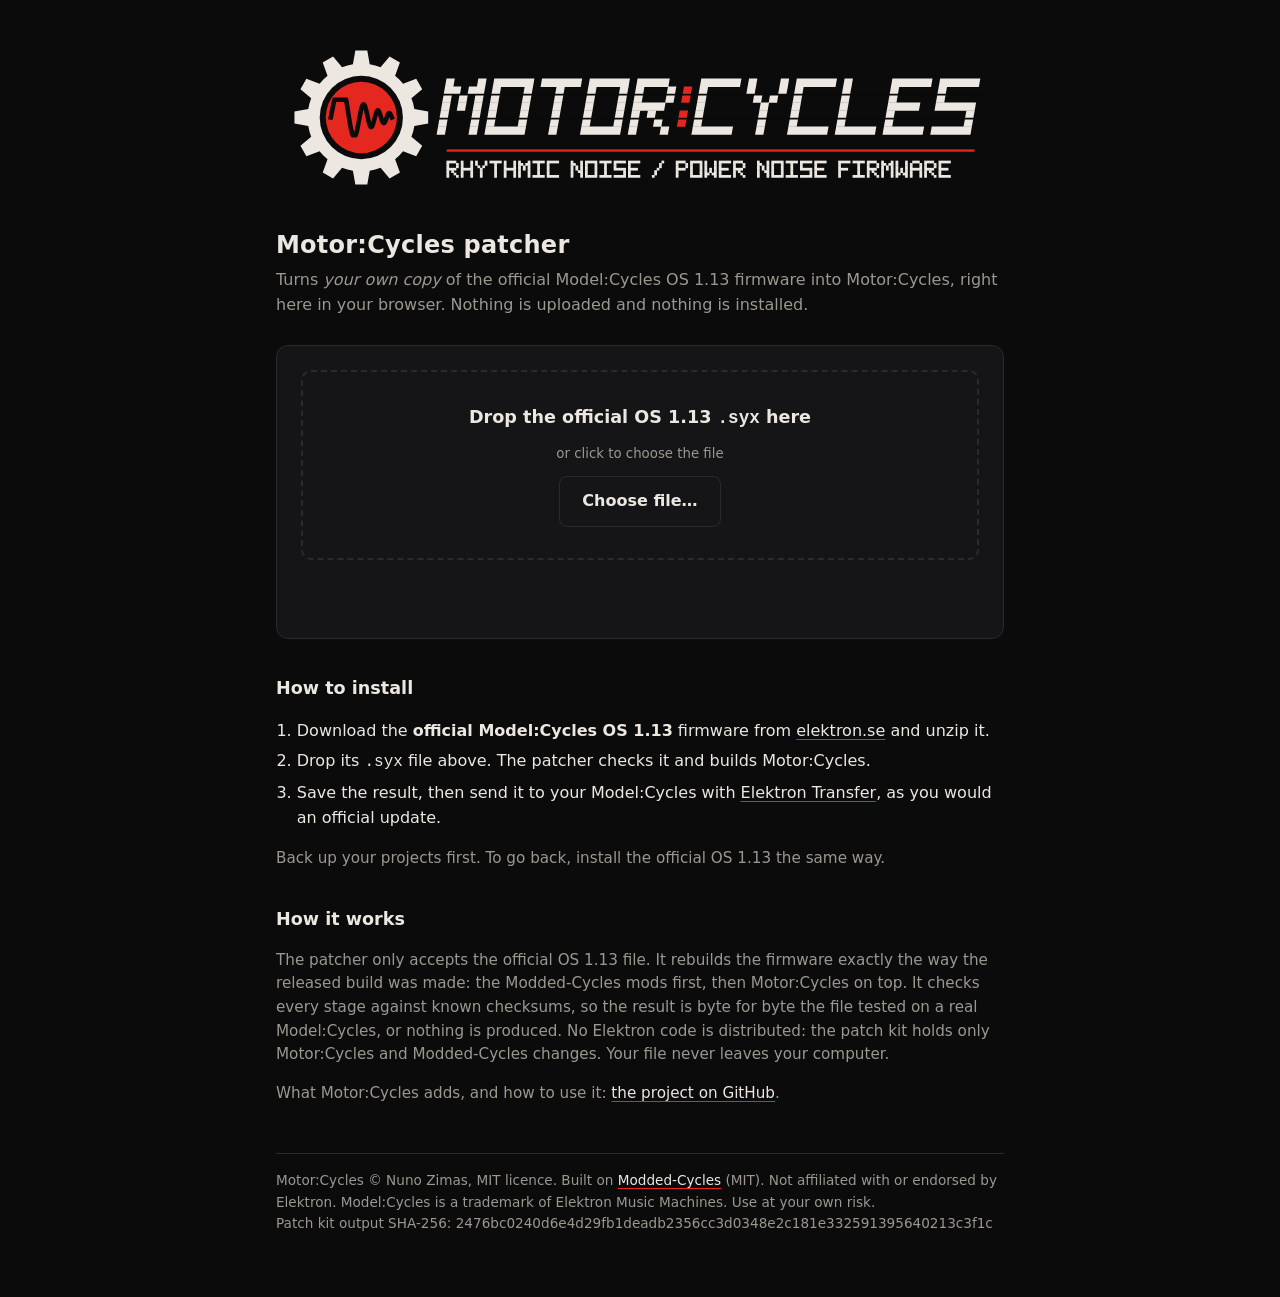
==== docs/index.html @ fcaf2e76 "Web patcher on GitHub Pages replaces the macOS app docs/ is now the GitHub Pages site: a single page" ====
<!doctype html>
<html lang="en">
<head>
<meta charset="utf-8">
<meta name="viewport" content="width=device-width, initial-scale=1">
<title>Motor:Cycles Patcher</title>
<meta name="description" content="Turn your own official Elektron Model:Cycles OS 1.13 firmware into Motor:Cycles, in your browser.">
<link rel="icon" href="logo/motorcycles-mark.svg" type="image/svg+xml">
<style>
  :root {
    --carbon: #0b0b0c; --panel: #151517; --line: #2a2a2e; --bone: #ece8e1; --muted: #9c978f;
    --red: #e5281f; --red-dark: #b81e17; --ok: #5fbf6f;
    color-scheme: dark;
  }
  * { box-sizing: border-box; }
  html { background: var(--carbon); }
  body {
    margin: 0; background: var(--carbon); color: var(--bone);
    font: 16px/1.55 system-ui, -apple-system, "Segoe UI", Roboto, Helvetica, Arial, sans-serif;
  }
  main { max-width: 760px; margin: 0 auto; padding: 32px 16px 64px; }
  .logo { display: block; width: 100%; height: auto; margin: 0 auto 8px; }
  h1 { font-size: 1.5rem; margin: 24px 0 4px; letter-spacing: .01em; }
  .lead { color: var(--muted); margin: 0 0 28px; }
  a { color: var(--bone); text-decoration-color: var(--red); text-underline-offset: 3px; }
  a:hover { color: #fff; }
  .card { background: var(--panel); border: 1px solid var(--line); border-radius: 12px; padding: 24px; }
  #drop {
    display: flex; flex-direction: column; align-items: center; justify-content: center; gap: 12px;
    min-height: 190px; border: 2px dashed var(--line); border-radius: 10px; padding: 24px; text-align: center;
    cursor: pointer; transition: border-color .15s, background .15s;
  }
  #drop:hover, #drop:focus-visible, #drop.over { border-color: var(--red); background: #1b1416; outline: none; }
  #drop strong { font-size: 1.1rem; }
  #drop small { color: var(--muted); }
  .btn {
    appearance: none; border: 0; border-radius: 8px; padding: 12px 22px; font: inherit; font-weight: 600;
    background: var(--red); color: #fff; cursor: pointer; text-decoration: none; display: inline-block;
  }
  .btn:hover { background: var(--red-dark); }
  .btn.secondary { background: transparent; border: 1px solid var(--line); color: var(--bone); }
  .btn.secondary:hover { border-color: var(--bone); }
  #status { margin-top: 18px; min-height: 1.5em; }
  #status.error { color: #ff7a72; }
  #status.done { color: var(--ok); }
  #result { display: none; margin-top: 16px; gap: 12px; flex-wrap: wrap; align-items: center; }
  #result.show { display: flex; }
  .hash { font: 12px/1.4 ui-monospace, SFMono-Regular, Menlo, Consolas, monospace; color: var(--muted); word-break: break-all; margin-top: 12px; }
  ol { padding-left: 1.3em; }
  li { margin: 6px 0; }
  h2 { font-size: 1.1rem; margin: 36px 0 8px; }
  .notes { color: var(--muted); font-size: .95rem; }
  footer { margin-top: 48px; color: var(--muted); font-size: .85rem; border-top: 1px solid var(--line); padding-top: 16px; }
  @media (max-width: 520px) { .card { padding: 16px; } #drop { min-height: 160px; } }
</style>
</head>
<body>
<main>
  <img class="logo" src="logo/motorcycles-logo.svg" alt="Motor:Cycles: rhythmic noise / power noise firmware" width="1280" height="300">
  <h1>Motor:Cycles patcher</h1>
  <p class="lead">Turns <em>your own copy</em> of the official Model:Cycles OS 1.13 firmware into
    Motor:Cycles, right here in your browser. Nothing is uploaded and nothing is installed.</p>

  <section class="card" aria-label="Patcher">
    <div id="drop" tabindex="0" role="button" aria-describedby="drop-help">
      <strong>Drop the official OS 1.13 <code>.syx</code> here</strong>
      <small id="drop-help">or click to choose the file</small>
      <span class="btn secondary" aria-hidden="true">Choose file…</span>
    </div>
    <input id="file" type="file" accept=".syx" hidden>
    <div id="status" role="status" aria-live="polite"></div>
    <div id="result">
      <a id="save" class="btn" download>Save Motor:Cycles .syx</a>
      <span class="notes" id="saved-name"></span>
    </div>
    <div class="hash" id="hash"></div>
  </section>

  <h2>How to install</h2>
  <ol>
    <li>Download the <strong>official Model:Cycles OS 1.13</strong> firmware from
      <a href="https://www.elektron.se/support-downloads" rel="noopener">elektron.se</a> and unzip it.</li>
    <li>Drop its <code>.syx</code> file above. The patcher checks it and builds Motor:Cycles.</li>
    <li>Save the result, then send it to your Model:Cycles with
      <a href="https://www.elektron.se/support-downloads" rel="noopener">Elektron Transfer</a>,
      as you would an official update.</li>
  </ol>
  <p class="notes">Back up your projects first. To go back, install the official OS 1.13 the same way.</p>

  <h2>How it works</h2>
  <p class="notes">The patcher only accepts the official OS 1.13 file. It rebuilds the firmware exactly the
    way the released build was made: the Modded-Cycles mods first, then Motor:Cycles on top. It checks
    every stage against known checksums, so the result is byte for byte the file tested on a real
    Model:Cycles, or nothing is produced. No Elektron code is distributed: the patch kit holds only
    Motor:Cycles and Modded-Cycles changes. Your file never leaves your computer.</p>
  <p class="notes">What Motor:Cycles adds, and how to use it:
    <a href="https://github.com/nzimas/motorcycles#readme">the project on GitHub</a>.</p>

  <footer>
    Motor:Cycles © Nuno Zimas, MIT licence. Built on
    <a href="https://github.com/18nelli18/Modded-Cycles" rel="noopener">Modded-Cycles</a> (MIT).
    Not affiliated with or endorsed by Elektron. Model:Cycles is a trademark of Elektron Music Machines.
    Use at your own risk.
    <div id="version"></div>
  </footer>
</main>
<script type="module">
import { readKit, convert, outputHash } from './patcher.js';

const drop = document.getElementById('drop'), input = document.getElementById('file');
const status = document.getElementById('status'), result = document.getElementById('result');
const save = document.getElementById('save'), savedName = document.getElementById('saved-name');
const hash = document.getElementById('hash');
const KIT_URL = 'motorcycles.mcpatch', OUT_NAME = 'Motor-Cycles.syx';
let kitPromise = fetch(KIT_URL, { cache: 'no-cache' })
  .then(r => { if (!r.ok) throw new Error(`could not load the patch kit (${r.status})`); return r.arrayBuffer(); })
  .then(b => readKit(new Uint8Array(b)));
kitPromise.then(kit => { document.getElementById('version').textContent = `Patch kit output SHA-256: ${outputHash(kit)}`; })
  .catch(() => {});

function show(text, kind = '') { status.textContent = text; status.className = kind; }
let lastUrl = null;
async function handle(file) {
  if (!file) return;
  result.classList.remove('show'); hash.textContent = '';
  if (lastUrl) { URL.revokeObjectURL(lastUrl); lastUrl = null; }
  try {
    show('Loading…');
    const [kit, data] = await Promise.all([kitPromise, file.arrayBuffer()]);
    const out = await convert(new Uint8Array(data), kit, s => show(s));
    lastUrl = URL.createObjectURL(new Blob([out], { type: 'application/octet-stream' }));
    save.href = lastUrl; save.download = OUT_NAME;
    savedName.textContent = `${OUT_NAME}, ${(out.length / 1024 / 1024).toFixed(2)} MB`;
    result.classList.add('show');
    hash.textContent = `SHA-256 ${outputHash(kit)}`;
    show('Done. Save the file, then send it with Elektron Transfer.', 'done');
  } catch (e) {
    show(e.message || String(e), 'error');
  }
}
drop.addEventListener('click', () => input.click());
drop.addEventListener('keydown', e => { if (e.key === 'Enter' || e.key === ' ') { e.preventDefault(); input.click(); } });
input.addEventListener('change', () => { handle(input.files[0]); input.value = ''; });
for (const t of ['dragenter', 'dragover']) drop.addEventListener(t, e => { e.preventDefault(); drop.classList.add('over'); });
for (const t of ['dragleave', 'drop']) drop.addEventListener(t, e => { e.preventDefault(); drop.classList.remove('over'); });
drop.addEventListener('drop', e => handle(e.dataTransfer.files[0]));
window.addEventListener('dragover', e => e.preventDefault());
window.addEventListener('drop', e => e.preventDefault());
</script>
</body>
</html>
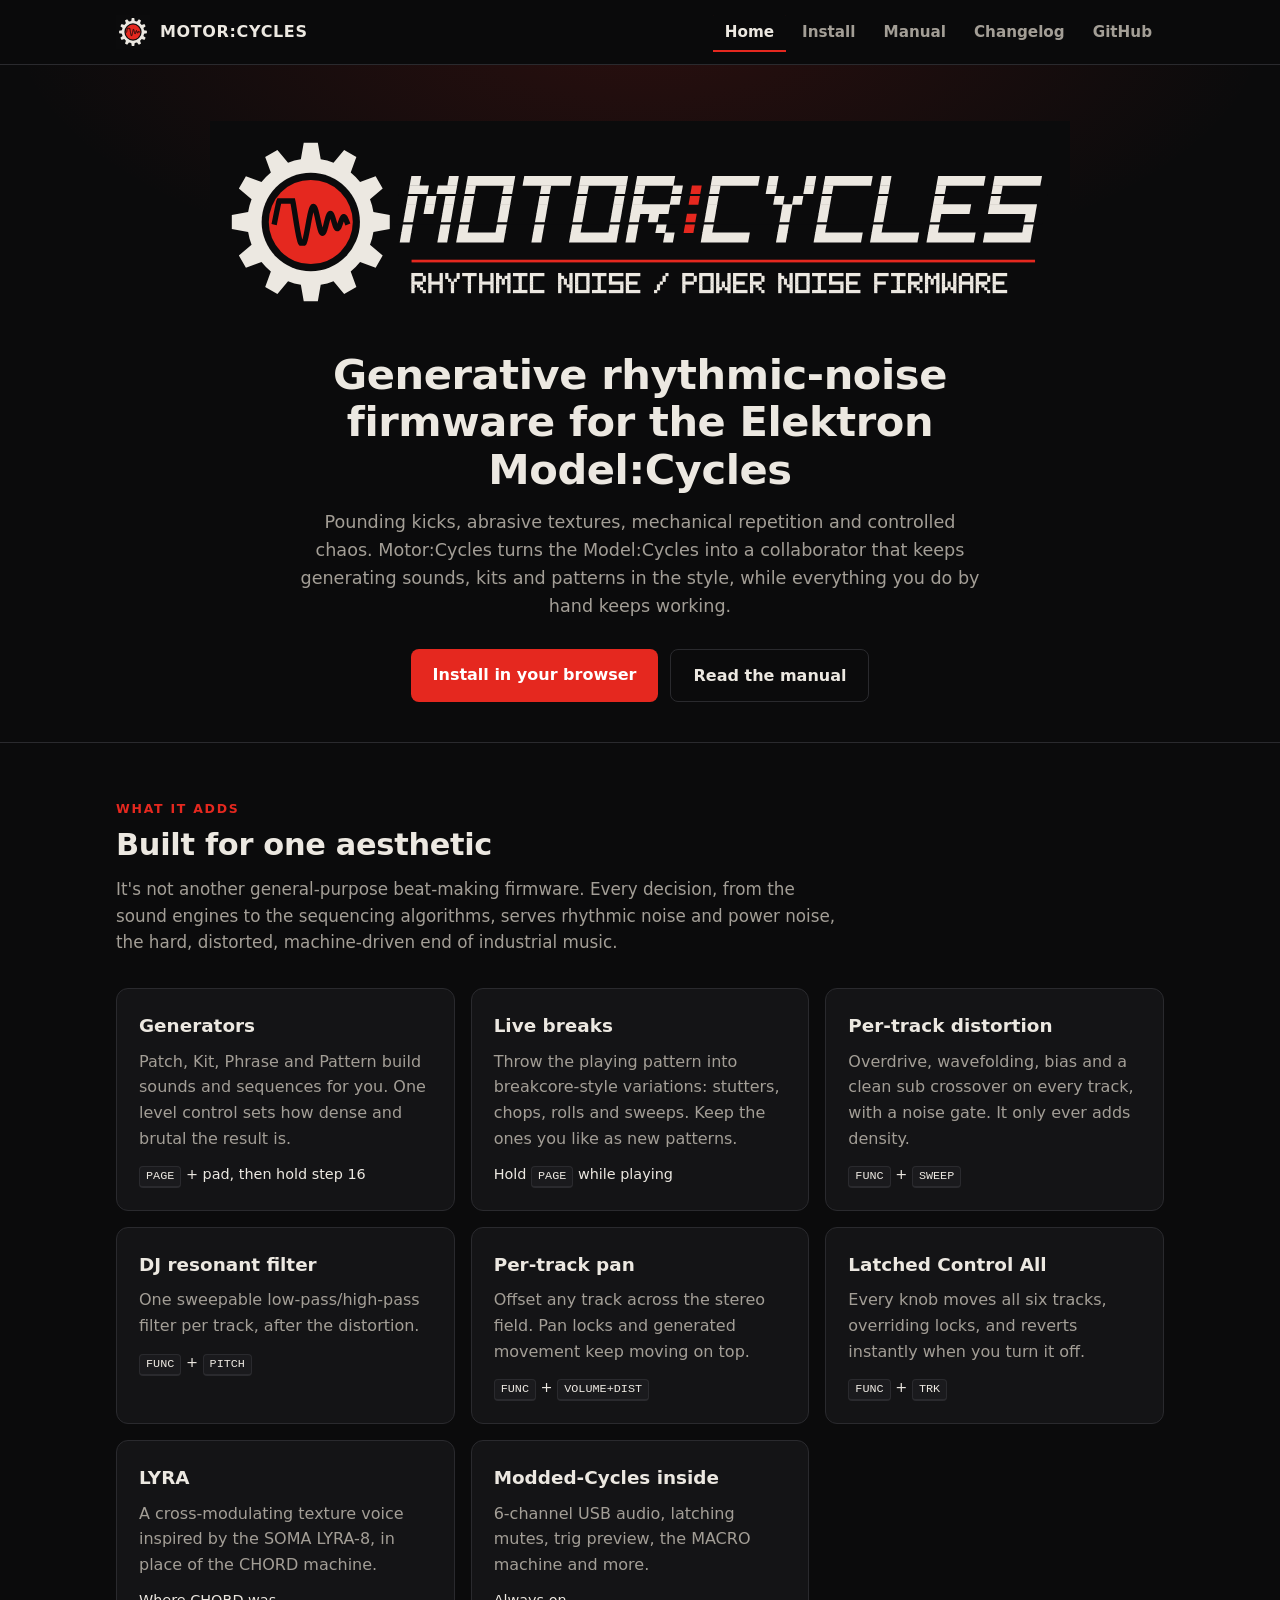
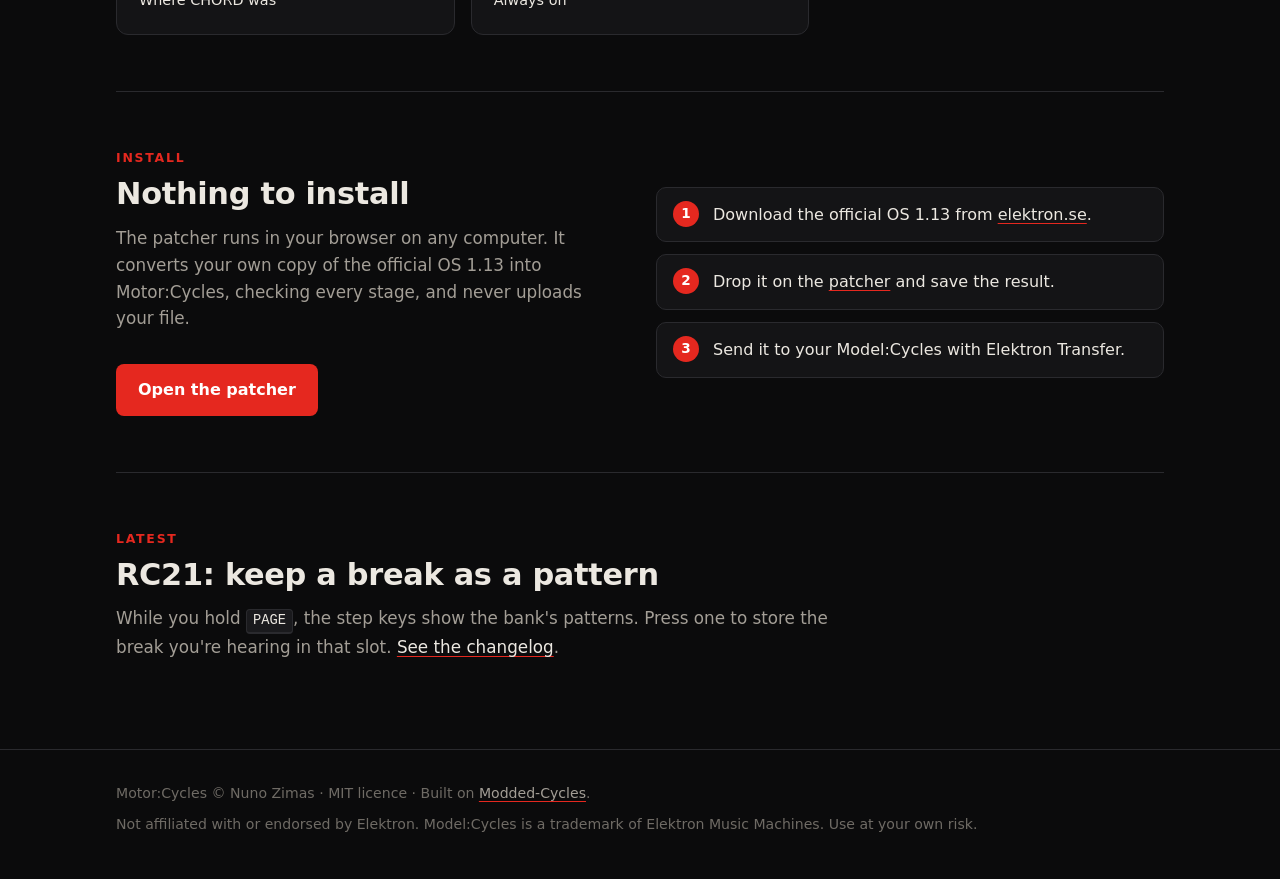
==== commit f09e987e: "Site: home page, install page with the patcher, manual and changelog docs/ becomes a small website s" ====
--- a/docs/index.html
+++ b/docs/index.html
@@ -3,149 +3,108 @@
 <head>
 <meta charset="utf-8">
 <meta name="viewport" content="width=device-width, initial-scale=1">
-<title>Motor:Cycles Patcher</title>
-<meta name="description" content="Turn your own official Elektron Model:Cycles OS 1.13 firmware into Motor:Cycles, in your browser.">
+<title>Motor:Cycles</title>
+<meta name="description" content="Generative rhythmic-noise and power-noise firmware for the Elektron Model:Cycles.">
 <link rel="icon" href="logo/motorcycles-mark.svg" type="image/svg+xml">
-<style>
-  :root {
-    --carbon: #0b0b0c; --panel: #151517; --line: #2a2a2e; --bone: #ece8e1; --muted: #9c978f;
-    --red: #e5281f; --red-dark: #b81e17; --ok: #5fbf6f;
-    color-scheme: dark;
-  }
-  * { box-sizing: border-box; }
-  html { background: var(--carbon); }
-  body {
-    margin: 0; background: var(--carbon); color: var(--bone);
-    font: 16px/1.55 system-ui, -apple-system, "Segoe UI", Roboto, Helvetica, Arial, sans-serif;
-  }
-  main { max-width: 760px; margin: 0 auto; padding: 32px 16px 64px; }
-  .logo { display: block; width: 100%; height: auto; margin: 0 auto 8px; }
-  h1 { font-size: 1.5rem; margin: 24px 0 4px; letter-spacing: .01em; }
-  .lead { color: var(--muted); margin: 0 0 28px; }
-  a { color: var(--bone); text-decoration-color: var(--red); text-underline-offset: 3px; }
-  a:hover { color: #fff; }
-  .card { background: var(--panel); border: 1px solid var(--line); border-radius: 12px; padding: 24px; }
-  #drop {
-    display: flex; flex-direction: column; align-items: center; justify-content: center; gap: 12px;
-    min-height: 190px; border: 2px dashed var(--line); border-radius: 10px; padding: 24px; text-align: center;
-    cursor: pointer; transition: border-color .15s, background .15s;
-  }
-  #drop:hover, #drop:focus-visible, #drop.over { border-color: var(--red); background: #1b1416; outline: none; }
-  #drop strong { font-size: 1.1rem; }
-  #drop small { color: var(--muted); }
-  .btn {
-    appearance: none; border: 0; border-radius: 8px; padding: 12px 22px; font: inherit; font-weight: 600;
-    background: var(--red); color: #fff; cursor: pointer; text-decoration: none; display: inline-block;
-  }
-  .btn:hover { background: var(--red-dark); }
-  .btn.secondary { background: transparent; border: 1px solid var(--line); color: var(--bone); }
-  .btn.secondary:hover { border-color: var(--bone); }
-  #status { margin-top: 18px; min-height: 1.5em; }
-  #status.error { color: #ff7a72; }
-  #status.done { color: var(--ok); }
-  #result { display: none; margin-top: 16px; gap: 12px; flex-wrap: wrap; align-items: center; }
-  #result.show { display: flex; }
-  .hash { font: 12px/1.4 ui-monospace, SFMono-Regular, Menlo, Consolas, monospace; color: var(--muted); word-break: break-all; margin-top: 12px; }
-  ol { padding-left: 1.3em; }
-  li { margin: 6px 0; }
-  h2 { font-size: 1.1rem; margin: 36px 0 8px; }
-  .notes { color: var(--muted); font-size: .95rem; }
-  footer { margin-top: 48px; color: var(--muted); font-size: .85rem; border-top: 1px solid var(--line); padding-top: 16px; }
-  @media (max-width: 520px) { .card { padding: 16px; } #drop { min-height: 160px; } }
-</style>
+<link rel="stylesheet" href="site.css">
 </head>
 <body>
-<main>
-  <img class="logo" src="logo/motorcycles-logo.svg" alt="Motor:Cycles: rhythmic noise / power noise firmware" width="1280" height="300">
-  <h1>Motor:Cycles patcher</h1>
-  <p class="lead">Turns <em>your own copy</em> of the official Model:Cycles OS 1.13 firmware into
-    Motor:Cycles, right here in your browser. Nothing is uploaded and nothing is installed.</p>
+<header class="site-header">
+  <div class="wrap">
+    <a class="brand" href="./"><img src="logo/motorcycles-mark.svg" alt="" width="34" height="34">MOTOR:CYCLES</a>
+    <nav class="nav" aria-label="Main">
+      <a href="./" aria-current="page">Home</a>
+      <a href="install.html">Install</a>
+      <a href="manual.html">Manual</a>
+      <a href="changelog.html">Changelog</a>
+      <a href="https://github.com/nzimas/motorcycles">GitHub</a>
+    </nav>
+  </div>
+</header>
 
-  <section class="card" aria-label="Patcher">
-    <div id="drop" tabindex="0" role="button" aria-describedby="drop-help">
-      <strong>Drop the official OS 1.13 <code>.syx</code> here</strong>
-      <small id="drop-help">or click to choose the file</small>
-      <span class="btn secondary" aria-hidden="true">Choose file…</span>
+<div class="hero">
+  <div class="wrap">
+    <img class="logo" src="logo/motorcycles-logo.svg" alt="Motor:Cycles: rhythmic noise / power noise firmware" width="1280" height="300">
+    <h1>Generative rhythmic-noise firmware for the Elektron Model:Cycles</h1>
+    <p>Pounding kicks, abrasive textures, mechanical repetition and controlled chaos. Motor:Cycles
+      turns the Model:Cycles into a collaborator that keeps generating sounds, kits and patterns in
+      the style, while everything you do by hand keeps working.</p>
+    <div class="actions">
+      <a class="btn" href="install.html">Install in your browser</a>
+      <a class="btn ghost" href="manual.html">Read the manual</a>
     </div>
-    <input id="file" type="file" accept=".syx" hidden>
-    <div id="status" role="status" aria-live="polite"></div>
-    <div id="result">
-      <a id="save" class="btn" download>Save Motor:Cycles .syx</a>
-      <span class="notes" id="saved-name"></span>
+  </div>
+</div>
+
+<main class="wrap">
+  <section class="block">
+    <p class="eyebrow">What it adds</p>
+    <h2>Built for one aesthetic</h2>
+    <p class="lede">It's not another general-purpose beat-making firmware. Every decision, from the sound
+      engines to the sequencing algorithms, serves rhythmic noise and power noise, the hard, distorted,
+      machine-driven end of industrial music.</p>
+    <div class="grid">
+      <a class="card feature-link" href="manual.html#generators"><h3>Generators</h3>
+        <p>Patch, Kit, Phrase and Pattern build sounds and sequences for you. One level control sets how
+          dense and brutal the result is.</p>
+        <p class="gesture"><kbd>PAGE</kbd> + pad, then hold step 16</p></a>
+      <a class="card feature-link" href="manual.html#live-breaks"><h3>Live breaks</h3>
+        <p>Throw the playing pattern into breakcore-style variations: stutters, chops, rolls and sweeps.
+          Keep the ones you like as new patterns.</p>
+        <p class="gesture">Hold <kbd>PAGE</kbd> while playing</p></a>
+      <a class="card feature-link" href="manual.html#distortion"><h3>Per-track distortion</h3>
+        <p>Overdrive, wavefolding, bias and a clean sub crossover on every track, with a noise gate. It
+          only ever adds density.</p>
+        <p class="gesture"><kbd>FUNC</kbd> + <kbd>SWEEP</kbd></p></a>
+      <a class="card feature-link" href="manual.html#filter"><h3>DJ resonant filter</h3>
+        <p>One sweepable low-pass/high-pass filter per track, after the distortion.</p>
+        <p class="gesture"><kbd>FUNC</kbd> + <kbd>PITCH</kbd></p></a>
+      <a class="card feature-link" href="manual.html#pan"><h3>Per-track pan</h3>
+        <p>Offset any track across the stereo field. Pan locks and generated movement keep moving on top.</p>
+        <p class="gesture"><kbd>FUNC</kbd> + <kbd>VOLUME+DIST</kbd></p></a>
+      <a class="card feature-link" href="manual.html#control-all"><h3>Latched Control All</h3>
+        <p>Every knob moves all six tracks, overriding locks, and reverts instantly when you turn it off.</p>
+        <p class="gesture"><kbd>FUNC</kbd> + <kbd>TRK</kbd></p></a>
+      <a class="card feature-link" href="manual.html#lyra"><h3>LYRA</h3>
+        <p>A cross-modulating texture voice inspired by the SOMA LYRA-8, in place of the CHORD machine.</p>
+        <p class="gesture">Where CHORD was</p></a>
+      <a class="card feature-link" href="manual.html#modded-cycles"><h3>Modded-Cycles inside</h3>
+        <p>6-channel USB audio, latching mutes, trig preview, the MACRO machine and more.</p>
+        <p class="gesture">Always on</p></a>
     </div>
-    <div class="hash" id="hash"></div>
   </section>
 
-  <h2>How to install</h2>
-  <ol>
-    <li>Download the <strong>official Model:Cycles OS 1.13</strong> firmware from
-      <a href="https://www.elektron.se/support-downloads" rel="noopener">elektron.se</a> and unzip it.</li>
-    <li>Drop its <code>.syx</code> file above. The patcher checks it and builds Motor:Cycles.</li>
-    <li>Save the result, then send it to your Model:Cycles with
-      <a href="https://www.elektron.se/support-downloads" rel="noopener">Elektron Transfer</a>,
-      as you would an official update.</li>
-  </ol>
-  <p class="notes">Back up your projects first. To go back, install the official OS 1.13 the same way.</p>
+  <section class="block">
+    <div class="split">
+      <div>
+        <p class="eyebrow">Install</p>
+        <h2>Nothing to install</h2>
+        <p class="lede">The patcher runs in your browser on any computer. It converts your own copy of the
+          official OS 1.13 into Motor:Cycles, checking every stage, and never uploads your file.</p>
+        <div class="actions"><a class="btn" href="install.html">Open the patcher</a></div>
+      </div>
+      <ol class="steps">
+        <li>Download the official OS 1.13 from <a href="https://www.elektron.se/support-downloads" rel="noopener">elektron.se</a>.</li>
+        <li>Drop it on the <a href="install.html">patcher</a> and save the result.</li>
+        <li>Send it to your Model:Cycles with Elektron Transfer.</li>
+      </ol>
+    </div>
+  </section>
 
-  <h2>How it works</h2>
-  <p class="notes">The patcher only accepts the official OS 1.13 file. It rebuilds the firmware exactly the
-    way the released build was made: the Modded-Cycles mods first, then Motor:Cycles on top. It checks
-    every stage against known checksums, so the result is byte for byte the file tested on a real
-    Model:Cycles, or nothing is produced. No Elektron code is distributed: the patch kit holds only
-    Motor:Cycles and Modded-Cycles changes. Your file never leaves your computer.</p>
-  <p class="notes">What Motor:Cycles adds, and how to use it:
-    <a href="https://github.com/nzimas/motorcycles#readme">the project on GitHub</a>.</p>
+  <section class="block">
+    <p class="eyebrow">Latest</p>
+    <h2>RC21: keep a break as a pattern</h2>
+    <p class="lede">While you hold <kbd>PAGE</kbd>, the step keys show the bank's patterns. Press one to store
+      the break you're hearing in that slot. <a href="changelog.html">See the changelog</a>.</p>
+  </section>
+</main>
 
-  <footer>
-    Motor:Cycles © Nuno Zimas, MIT licence. Built on
-    <a href="https://github.com/18nelli18/Modded-Cycles" rel="noopener">Modded-Cycles</a> (MIT).
-    Not affiliated with or endorsed by Elektron. Model:Cycles is a trademark of Elektron Music Machines.
-    Use at your own risk.
-    <div id="version"></div>
-  </footer>
-</main>
-<script type="module">
-import { readKit, convert, outputHash } from './patcher.js';
-
-const drop = document.getElementById('drop'), input = document.getElementById('file');
-const status = document.getElementById('status'), result = document.getElementById('result');
-const save = document.getElementById('save'), savedName = document.getElementById('saved-name');
-const hash = document.getElementById('hash');
-const KIT_URL = 'motorcycles.mcpatch', OUT_NAME = 'Motor-Cycles.syx';
-let kitPromise = fetch(KIT_URL, { cache: 'no-cache' })
-  .then(r => { if (!r.ok) throw new Error(`could not load the patch kit (${r.status})`); return r.arrayBuffer(); })
-  .then(b => readKit(new Uint8Array(b)));
-kitPromise.then(kit => { document.getElementById('version').textContent = `Patch kit output SHA-256: ${outputHash(kit)}`; })
-  .catch(() => {});
-
-function show(text, kind = '') { status.textContent = text; status.className = kind; }
-let lastUrl = null;
-async function handle(file) {
-  if (!file) return;
-  result.classList.remove('show'); hash.textContent = '';
-  if (lastUrl) { URL.revokeObjectURL(lastUrl); lastUrl = null; }
-  try {
-    show('Loading…');
-    const [kit, data] = await Promise.all([kitPromise, file.arrayBuffer()]);
-    const out = await convert(new Uint8Array(data), kit, s => show(s));
-    lastUrl = URL.createObjectURL(new Blob([out], { type: 'application/octet-stream' }));
-    save.href = lastUrl; save.download = OUT_NAME;
-    savedName.textContent = `${OUT_NAME}, ${(out.length / 1024 / 1024).toFixed(2)} MB`;
-    result.classList.add('show');
-    hash.textContent = `SHA-256 ${outputHash(kit)}`;
-    show('Done. Save the file, then send it with Elektron Transfer.', 'done');
-  } catch (e) {
-    show(e.message || String(e), 'error');
-  }
-}
-drop.addEventListener('click', () => input.click());
-drop.addEventListener('keydown', e => { if (e.key === 'Enter' || e.key === ' ') { e.preventDefault(); input.click(); } });
-input.addEventListener('change', () => { handle(input.files[0]); input.value = ''; });
-for (const t of ['dragenter', 'dragover']) drop.addEventListener(t, e => { e.preventDefault(); drop.classList.add('over'); });
-for (const t of ['dragleave', 'drop']) drop.addEventListener(t, e => { e.preventDefault(); drop.classList.remove('over'); });
-drop.addEventListener('drop', e => handle(e.dataTransfer.files[0]));
-window.addEventListener('dragover', e => e.preventDefault());
-window.addEventListener('drop', e => e.preventDefault());
-</script>
+<footer class="site-footer">
+  <div class="wrap">
+    <div>Motor:Cycles © Nuno Zimas · MIT licence · Built on
+      <a href="https://github.com/18nelli18/Modded-Cycles" rel="noopener">Modded-Cycles</a>.</div>
+    <div>Not affiliated with or endorsed by Elektron. Model:Cycles is a trademark of Elektron Music Machines. Use at your own risk.</div>
+  </div>
+</footer>
 </body>
 </html>
--- a/docs/site.css
+++ b/docs/site.css
@@ -0,0 +1,149 @@
+/* Motor:Cycles site: carbon, bone and signal red (docs/logo/README.md). */
+:root {
+  --carbon: #0b0b0c; --panel: #141416; --panel-2: #1a1a1d; --line: #2a2a2e;
+  --bone: #ece8e1; --muted: #a39e96; --dim: #6f6b65;
+  --red: #e5281f; --red-dark: #b81e17; --red-glow: rgba(229, 40, 31, .14); --ok: #5fbf6f;
+  --mono: ui-monospace, SFMono-Regular, Menlo, Consolas, monospace;
+  --max: 1080px;
+  color-scheme: dark;
+}
+* { box-sizing: border-box; }
+html { background: var(--carbon); scroll-padding-top: 84px; }
+body {
+  margin: 0; background: var(--carbon); color: var(--bone);
+  font: 16px/1.6 system-ui, -apple-system, "Segoe UI", Roboto, Helvetica, Arial, sans-serif;
+  -webkit-font-smoothing: antialiased;
+}
+a { color: var(--bone); text-decoration-color: var(--red); text-underline-offset: 3px; }
+a:hover { color: #fff; }
+img { max-width: 100%; height: auto; }
+code, kbd { font-family: var(--mono); font-size: .9em; }
+kbd {
+  display: inline-block; padding: 0 6px; border: 1px solid var(--line); border-bottom-width: 2px;
+  border-radius: 4px; background: var(--panel-2); color: var(--bone); white-space: nowrap; font-size: .82em; line-height: 1.6;
+}
+.wrap { max-width: var(--max); margin: 0 auto; padding: 0 16px; }
+
+/* Header */
+.site-header {
+  position: sticky; top: 0; z-index: 10; background: rgba(11, 11, 12, .92);
+  backdrop-filter: blur(8px); -webkit-backdrop-filter: blur(8px); border-bottom: 1px solid var(--line);
+}
+.site-header .wrap { display: flex; align-items: center; gap: 24px; min-height: 64px; flex-wrap: wrap; }
+.brand { display: flex; align-items: center; gap: 10px; text-decoration: none; font-weight: 800; letter-spacing: .04em; }
+.brand img { width: 34px; height: 34px; }
+.nav { display: flex; gap: 4px; margin-left: auto; flex-wrap: wrap; }
+.nav a { padding: 8px 12px; border-radius: 6px; text-decoration: none; color: var(--muted); font-weight: 600; font-size: .95rem; }
+.nav a:hover { color: var(--bone); background: var(--panel-2); }
+.nav a[aria-current="page"] { color: var(--bone); box-shadow: inset 0 -2px 0 var(--red); border-radius: 6px 6px 0 0; }
+@media (max-width: 640px) {
+  .site-header .wrap { gap: 4px; padding-top: 8px; padding-bottom: 4px; }
+  .nav { margin-left: -12px; width: calc(100% + 12px); }
+  .nav a { padding: 8px 10px; font-size: .9rem; }
+  html { scroll-padding-top: 120px; }
+}
+
+/* Buttons */
+.btn {
+  appearance: none; display: inline-block; border: 0; border-radius: 8px; padding: 13px 22px;
+  font: inherit; font-weight: 700; background: var(--red); color: #fff; cursor: pointer; text-decoration: none;
+}
+.btn:hover { background: var(--red-dark); color: #fff; }
+.btn.ghost { background: transparent; border: 1px solid var(--line); color: var(--bone); }
+.btn.ghost:hover { border-color: var(--bone); background: transparent; }
+.actions { display: flex; gap: 12px; flex-wrap: wrap; }
+
+/* Hero */
+.hero { padding: 56px 0 40px; border-bottom: 1px solid var(--line);
+  background: radial-gradient(900px 380px at 50% -40px, var(--red-glow), transparent 70%); }
+.hero .logo { display: block; width: min(860px, 100%); margin: 0 auto 28px; }
+.hero h1 { font-size: clamp(1.7rem, 4vw, 2.6rem); line-height: 1.15; margin: 0 auto 14px; max-width: 760px; text-align: center; letter-spacing: -.01em; }
+.hero p { color: var(--muted); font-size: 1.1rem; max-width: 680px; margin: 0 auto 28px; text-align: center; }
+.hero .actions { justify-content: center; }
+.eyebrow { color: var(--red); font-weight: 800; letter-spacing: .14em; text-transform: uppercase; font-size: .78rem; margin: 0 0 8px; }
+
+/* Sections */
+section.block { padding: 56px 0; border-bottom: 1px solid var(--line); }
+section.block:last-of-type { border-bottom: 0; }
+h2 { font-size: clamp(1.4rem, 3vw, 1.9rem); line-height: 1.2; margin: 0 0 12px; letter-spacing: -.01em; }
+h3 { font-size: 1.15rem; margin: 28px 0 8px; }
+.lede { color: var(--muted); max-width: 720px; margin: 0 0 32px; font-size: 1.05rem; }
+.grid { display: grid; gap: 16px; grid-template-columns: repeat(auto-fill, minmax(min(100%, 300px), 1fr)); }
+.card { background: var(--panel); border: 1px solid var(--line); border-radius: 12px; padding: 22px; }
+.card h3 { margin: 0 0 8px; }
+.card p { margin: 0; color: var(--muted); }
+.card .gesture { margin-top: 12px; font-size: .9rem; color: var(--bone); }
+.feature-link { display: block; text-decoration: none; transition: border-color .15s, transform .15s; }
+.feature-link:hover { border-color: var(--red); transform: translateY(-2px); }
+.split { display: grid; gap: 32px; grid-template-columns: 1fr 1fr; align-items: center; }
+@media (max-width: 760px) { .split { grid-template-columns: 1fr; } }
+.steps { counter-reset: s; list-style: none; padding: 0; margin: 0; display: grid; gap: 12px; }
+.steps li { counter-increment: s; position: relative; padding: 14px 16px 14px 56px; background: var(--panel); border: 1px solid var(--line); border-radius: 10px; }
+.steps li::before {
+  content: counter(s); position: absolute; left: 16px; top: 13px; width: 26px; height: 26px; border-radius: 50%;
+  background: var(--red); color: #fff; font-weight: 800; font-size: .85rem; display: grid; place-items: center;
+}
+.note { color: var(--muted); font-size: .95rem; }
+.callout { border-left: 3px solid var(--red); background: var(--panel); padding: 14px 18px; border-radius: 0 8px 8px 0; margin: 20px 0; }
+.callout p { margin: 0; }
+.callout p + p { margin-top: 8px; }
+
+/* Patcher */
+.patcher { background: var(--panel); border: 1px solid var(--line); border-radius: 14px; padding: 24px; }
+#drop {
+  display: flex; flex-direction: column; align-items: center; justify-content: center; gap: 12px;
+  min-height: 200px; border: 2px dashed var(--line); border-radius: 10px; padding: 24px; text-align: center;
+  cursor: pointer; transition: border-color .15s, background .15s;
+}
+#drop:hover, #drop:focus-visible, #drop.over { border-color: var(--red); background: #1b1416; outline: none; }
+#drop strong { font-size: 1.1rem; }
+#drop small { color: var(--muted); }
+#status { margin-top: 18px; min-height: 1.6em; }
+#status.error { color: #ff7a72; }
+#status.done { color: var(--ok); }
+#result { display: none; margin-top: 14px; gap: 12px; flex-wrap: wrap; align-items: center; }
+#result.show { display: flex; }
+.hash { font: 12px/1.4 var(--mono); color: var(--dim); word-break: break-all; margin-top: 12px; }
+
+/* Docs layout (manual) */
+.doc { display: grid; grid-template-columns: 230px minmax(0, 1fr); gap: 48px; padding: 40px 16px 64px; }
+.toc { position: sticky; top: 88px; align-self: start; max-height: calc(100vh - 110px); overflow: auto; font-size: .92rem; }
+.toc p { margin: 0 0 8px; color: var(--dim); font-weight: 700; text-transform: uppercase; letter-spacing: .1em; font-size: .75rem; }
+.toc ol { list-style: none; margin: 0; padding: 0; }
+.toc li a { display: block; padding: 5px 10px; border-left: 2px solid var(--line); color: var(--muted); text-decoration: none; }
+.toc li a:hover { color: var(--bone); border-left-color: var(--red); }
+.toc li li a { padding-left: 22px; font-size: .88rem; }
+@media (max-width: 860px) {
+  .doc { grid-template-columns: minmax(0, 1fr); gap: 16px; padding-top: 24px; }
+  .toc { position: static; max-height: none; background: var(--panel); border: 1px solid var(--line); border-radius: 10px; padding: 14px; }
+}
+.prose { max-width: 760px; }
+.prose h1 { font-size: clamp(1.8rem, 4vw, 2.4rem); margin: 0 0 8px; line-height: 1.15; }
+.prose h2 { margin-top: 48px; padding-top: 8px; border-top: 1px solid var(--line); }
+.prose h2:first-of-type { border-top: 0; margin-top: 32px; }
+.prose ul, .prose ol { padding-left: 1.3em; }
+.prose li { margin: 5px 0; }
+.prose li > ul { margin-top: 4px; }
+.table-wrap { overflow-x: auto; margin: 16px 0; }
+table { border-collapse: collapse; width: 100%; font-size: .95rem; }
+th, td { text-align: left; padding: 10px 12px; border-bottom: 1px solid var(--line); vertical-align: top; }
+th { color: var(--muted); font-weight: 700; font-size: .85rem; text-transform: uppercase; letter-spacing: .06em; }
+td:first-child { white-space: nowrap; }
+
+/* Changelog */
+.release { position: relative; padding: 0 0 32px 28px; border-left: 2px solid var(--line); margin-left: 6px; }
+.release::before { content: ""; position: absolute; left: -7px; top: 6px; width: 12px; height: 12px; border-radius: 50%; background: var(--line); }
+.release.current::before { background: var(--red); box-shadow: 0 0 0 4px var(--red-glow); }
+.release h2 { margin: 0; font-size: 1.3rem; border: 0; padding: 0; display: flex; gap: 10px; align-items: baseline; flex-wrap: wrap; }
+.release .date { color: var(--dim); font-size: .9rem; font-weight: 500; }
+.tag { display: inline-block; font-size: .72rem; font-weight: 800; letter-spacing: .08em; text-transform: uppercase; padding: 2px 8px; border-radius: 999px; }
+.tag.now { background: var(--red); color: #fff; }
+.tag.off { border: 1px solid var(--dim); color: var(--muted); }
+.release ul { margin: 10px 0 0; padding-left: 1.2em; }
+.release p { margin: 8px 0 0; }
+
+/* Footer */
+.site-footer { border-top: 1px solid var(--line); color: var(--dim); font-size: .88rem; padding: 32px 0 48px; }
+.site-footer .wrap { display: grid; gap: 8px; }
+.site-footer a { color: var(--muted); }
+@media (max-width: 640px) { td:first-child { white-space: normal; } th, td { padding: 8px; } }
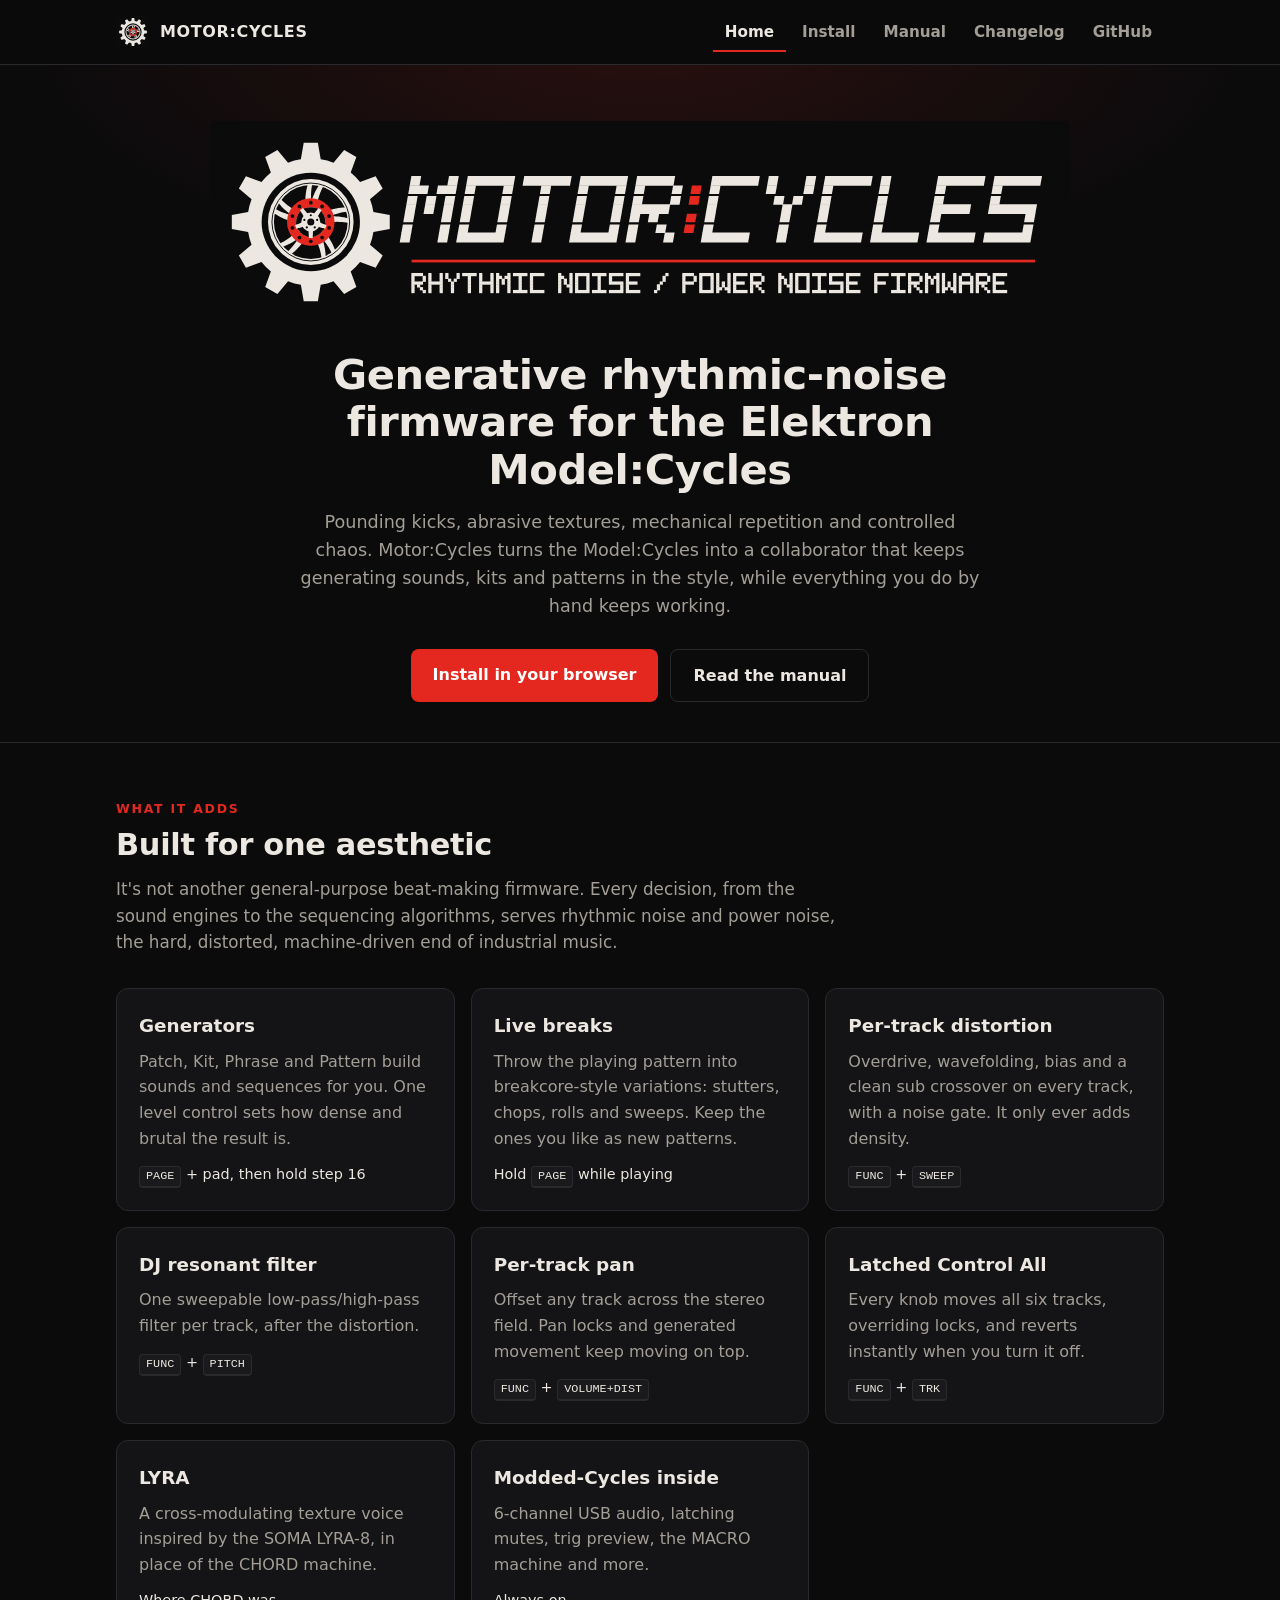
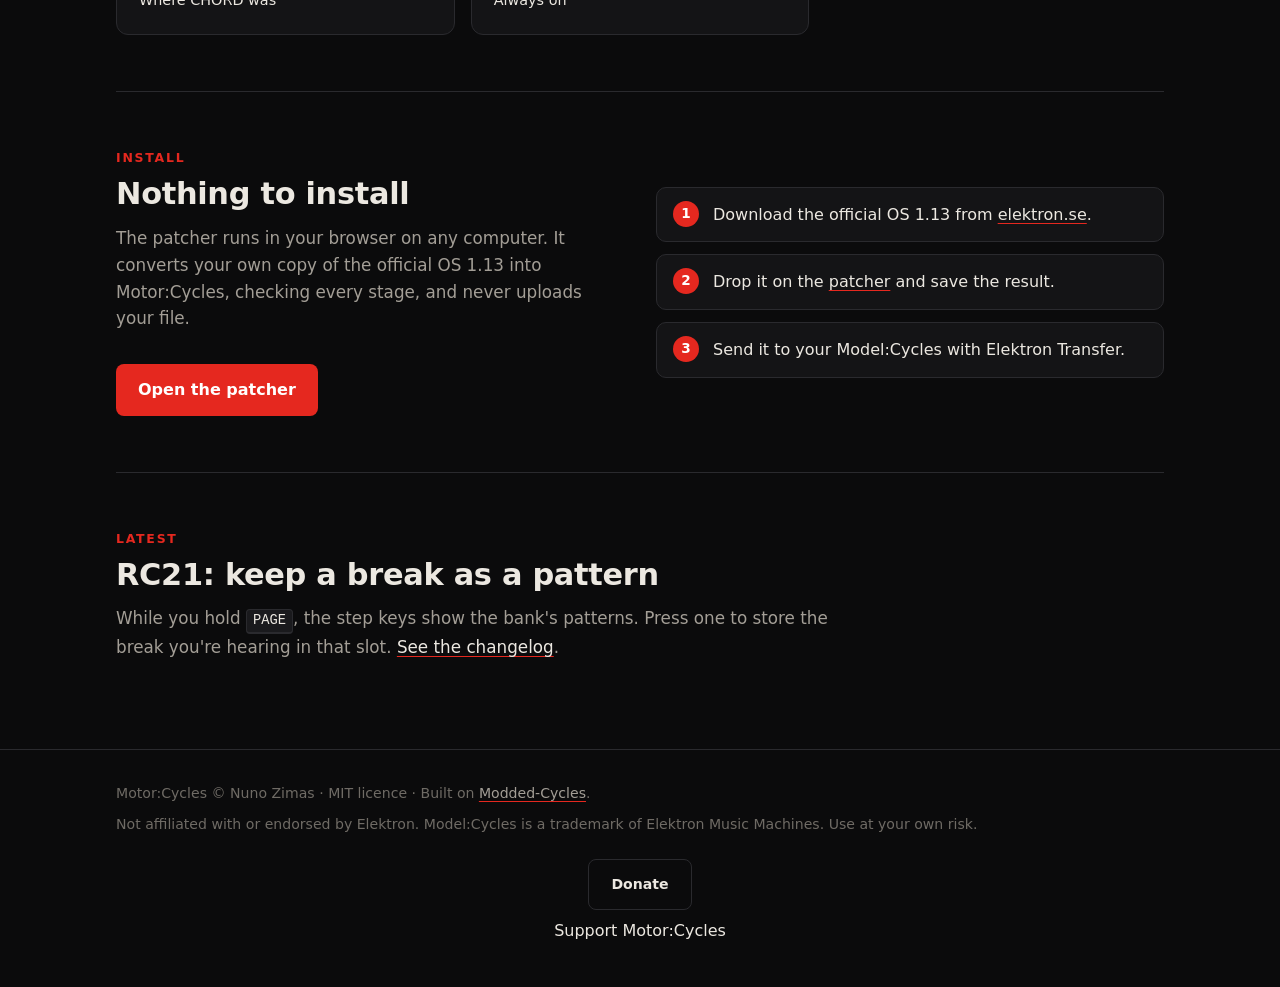
==== commit 3b1a46e1: "Website: a Donate button (paypal.me/nzimasdev, any amount) Co-Authored-By: Claude Opus 5.5 <noreply@" ====
--- a/docs/index.html
+++ b/docs/index.html
@@ -104,6 +104,10 @@
     <div>Motor:Cycles © Nuno Zimas · MIT licence · Built on
       <a href="https://github.com/18nelli18/Modded-Cycles" rel="noopener">Modded-Cycles</a>.</div>
     <div>Not affiliated with or endorsed by Elektron. Model:Cycles is a trademark of Elektron Music Machines. Use at your own risk.</div>
+    <div class="donate">
+      <a class="btn ghost" href="https://paypal.me/nzimasdev">Donate</a>
+      <p>Support Motor:Cycles</p>
+    </div>
   </div>
 </footer>
 </body>
--- a/docs/site.css
+++ b/docs/site.css
@@ -146,4 +146,7 @@
 .site-footer { border-top: 1px solid var(--line); color: var(--dim); font-size: .88rem; padding: 32px 0 48px; }
 .site-footer .wrap { display: grid; gap: 8px; }
 .site-footer a { color: var(--muted); }
+.site-footer .donate { display: flex; flex-direction: column; align-items: center; gap: 8px; margin-top: 16px; text-align: center; }
+.site-footer .donate .btn { color: var(--bone); }
+.site-footer .donate p { margin: 0; font-size: 1rem; color: var(--bone); }
 @media (max-width: 640px) { td:first-child { white-space: normal; } th, td { padding: 8px; } }
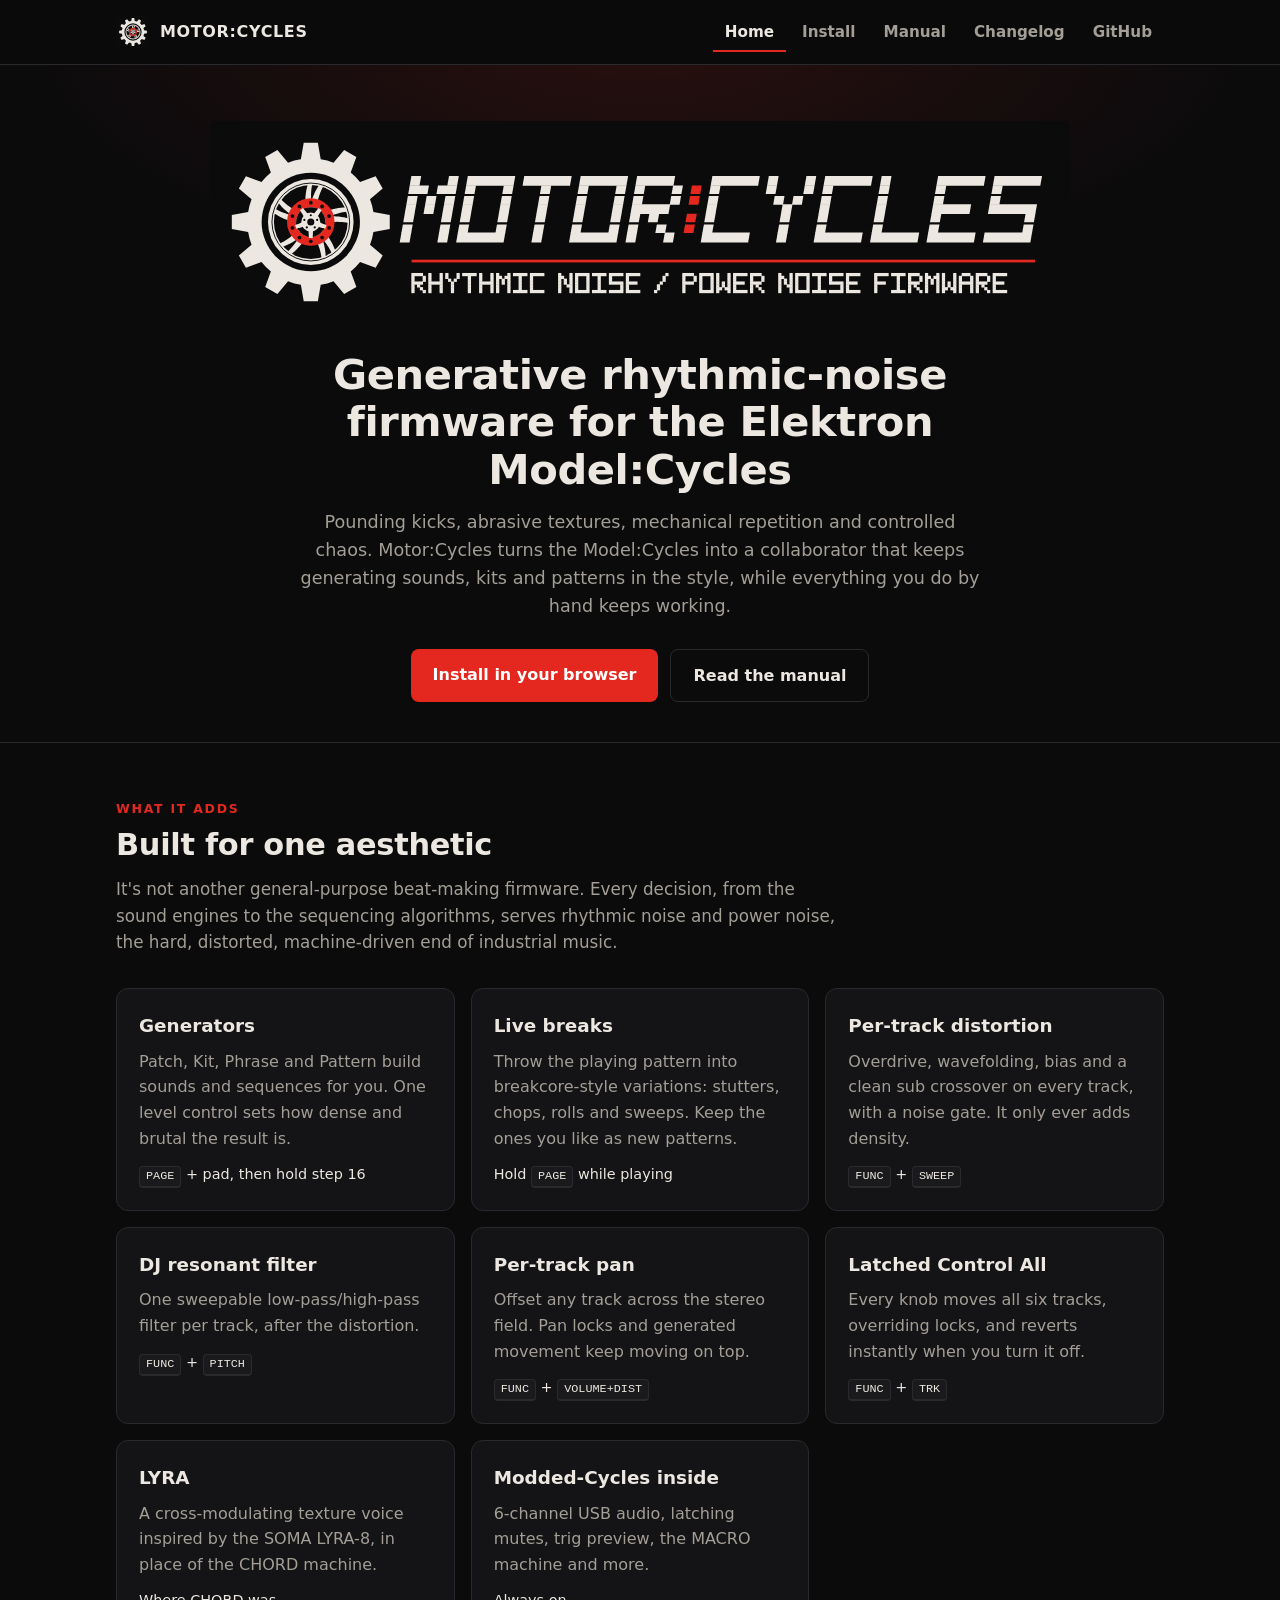
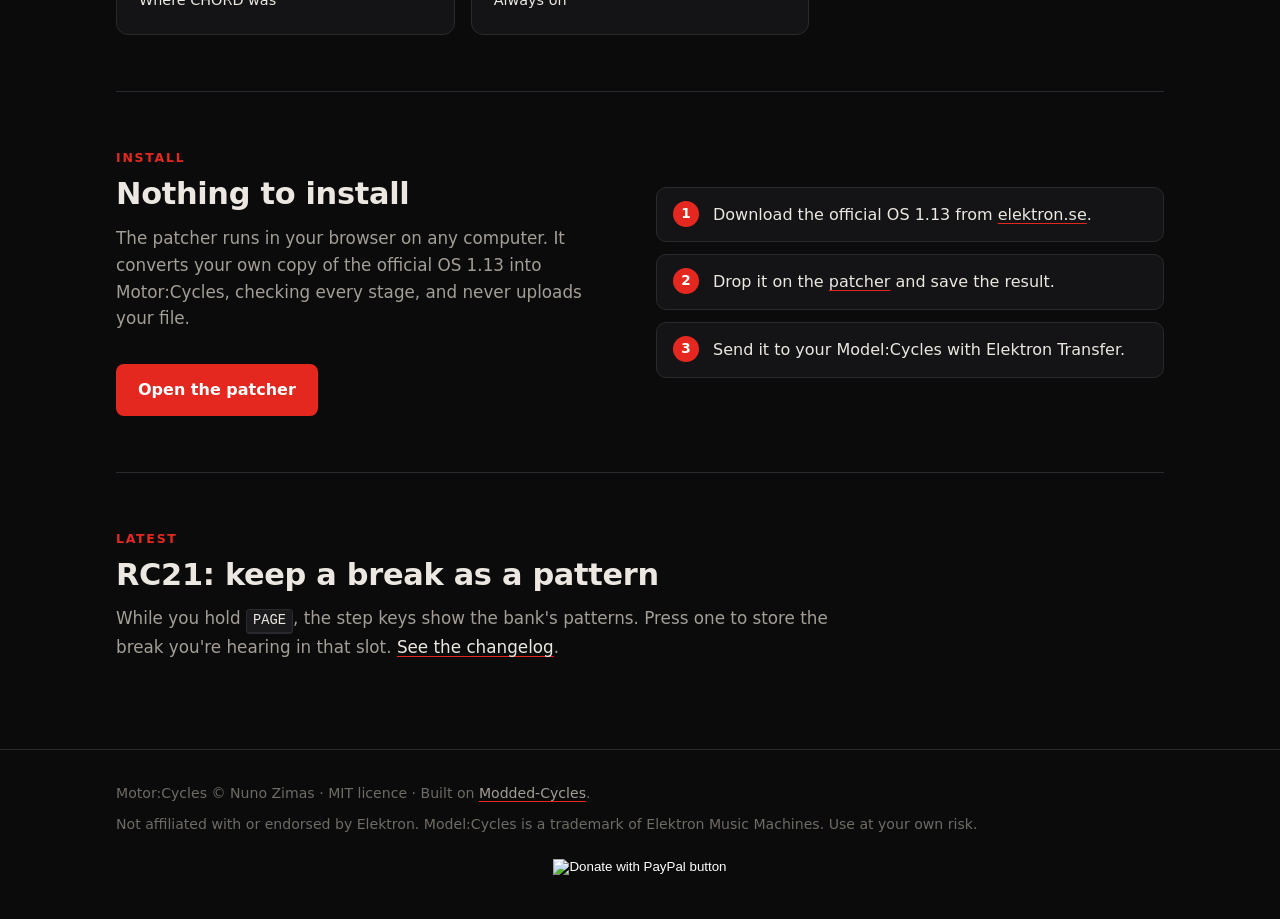
==== commit 1e904d14: "Website: the PayPal Donate button (item: Support Motor:Cycles) Co-Authored-By: Claude Opus 5.5 <nore" ====
--- a/docs/index.html
+++ b/docs/index.html
@@ -104,10 +104,14 @@
     <div>Motor:Cycles © Nuno Zimas · MIT licence · Built on
       <a href="https://github.com/18nelli18/Modded-Cycles" rel="noopener">Modded-Cycles</a>.</div>
     <div>Not affiliated with or endorsed by Elektron. Model:Cycles is a trademark of Elektron Music Machines. Use at your own risk.</div>
-    <div class="donate">
-      <a class="btn ghost" href="https://paypal.me/nzimasdev">Donate</a>
-      <p>Support Motor:Cycles</p>
-    </div>
+    <form class="donate" action="https://www.paypal.com/cgi-bin/webscr" method="post" target="_top">
+    <input type="hidden" name="cmd" value="_xclick">
+    <input type="hidden" name="business" value="nzimas.lv@gmail.com">
+    <input type="hidden" name="item_name" value="Support Motor:Cycles">
+    <input type="hidden" name="currency_code" value="EUR">
+    <input type="image" src="https://www.paypalobjects.com/en_US/i/btn/btn_donateCC_LG.gif" name="submit"
+           title="PayPal - The safer, easier way to pay online!" alt="Donate with PayPal button">
+    </form>
   </div>
 </footer>
 </body>
--- a/docs/site.css
+++ b/docs/site.css
@@ -146,7 +146,6 @@
 .site-footer { border-top: 1px solid var(--line); color: var(--dim); font-size: .88rem; padding: 32px 0 48px; }
 .site-footer .wrap { display: grid; gap: 8px; }
 .site-footer a { color: var(--muted); }
-.site-footer .donate { display: flex; flex-direction: column; align-items: center; gap: 8px; margin-top: 16px; text-align: center; }
-.site-footer .donate .btn { color: var(--bone); }
-.site-footer .donate p { margin: 0; font-size: 1rem; color: var(--bone); }
+.site-footer .donate { display: flex; justify-content: center; margin: 16px 0 0; }
+.site-footer .donate input[type="image"] { display: block; }
 @media (max-width: 640px) { td:first-child { white-space: normal; } th, td { padding: 8px; } }
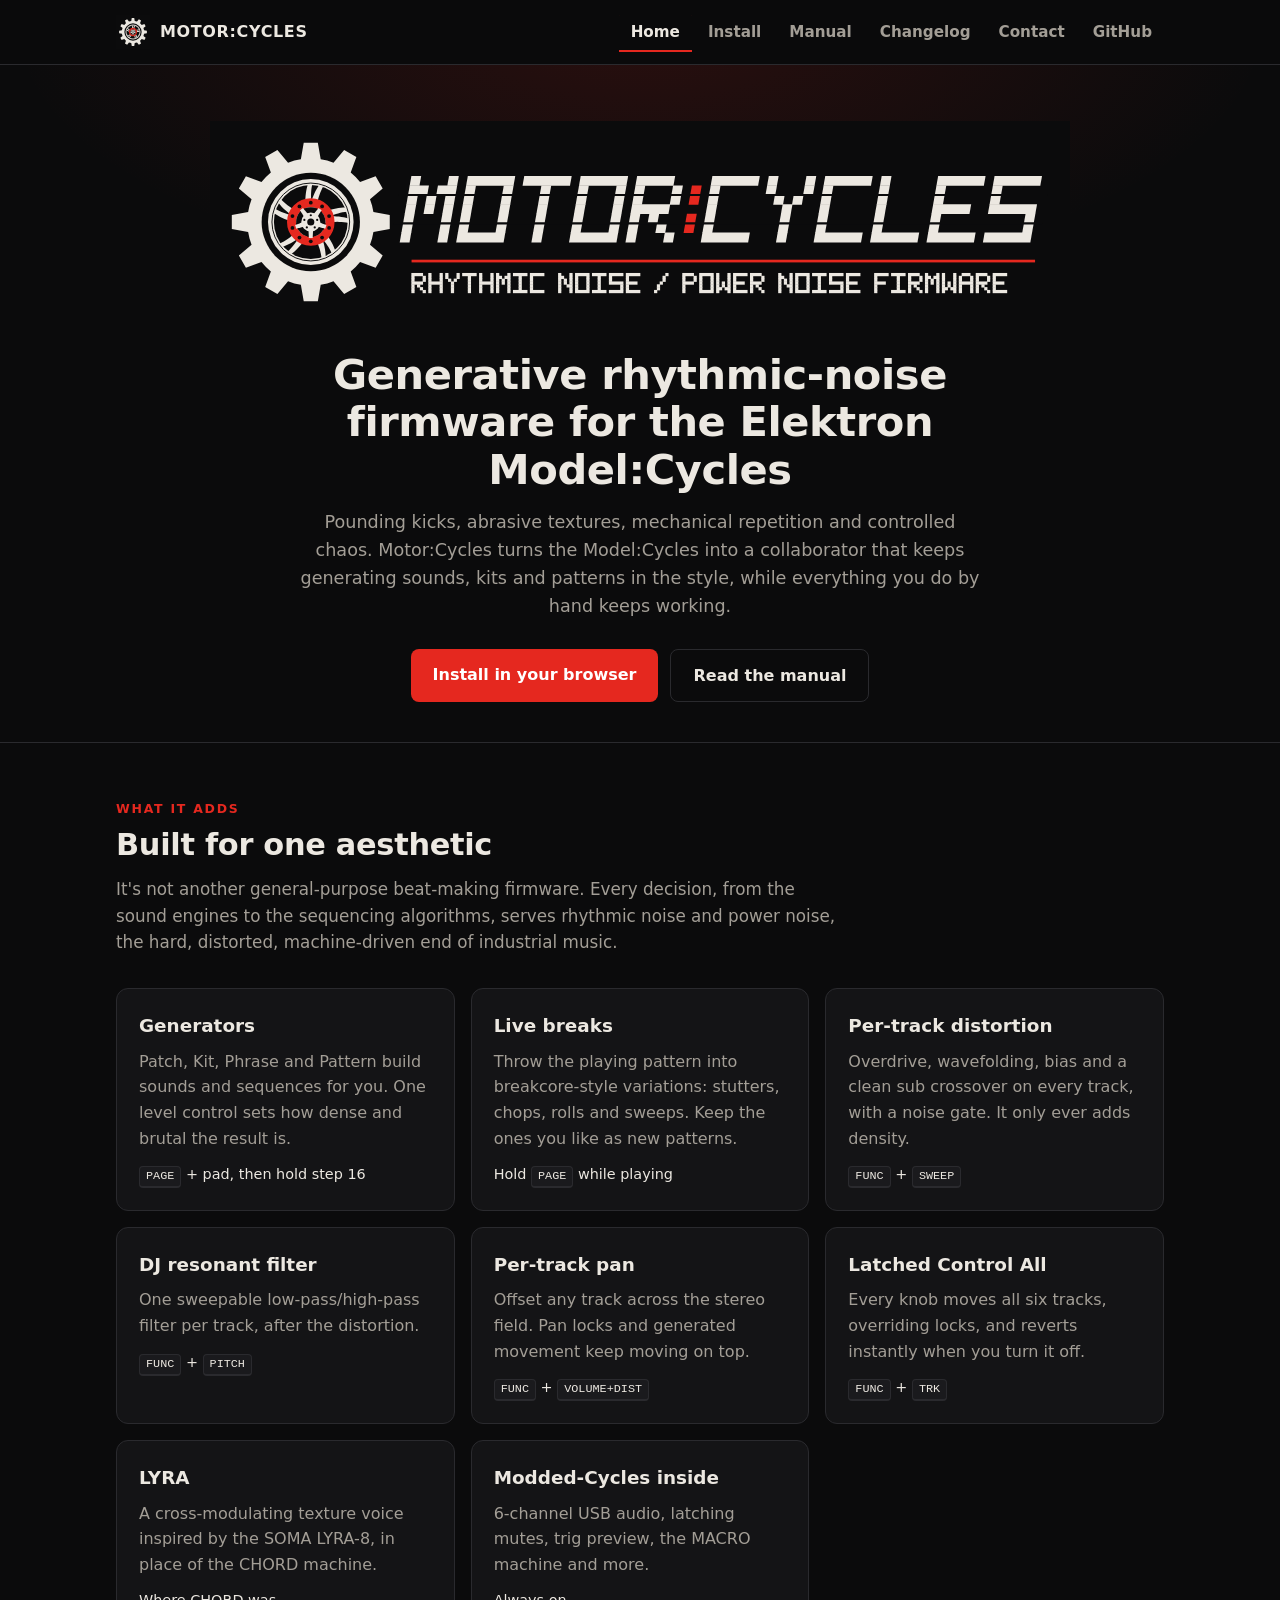
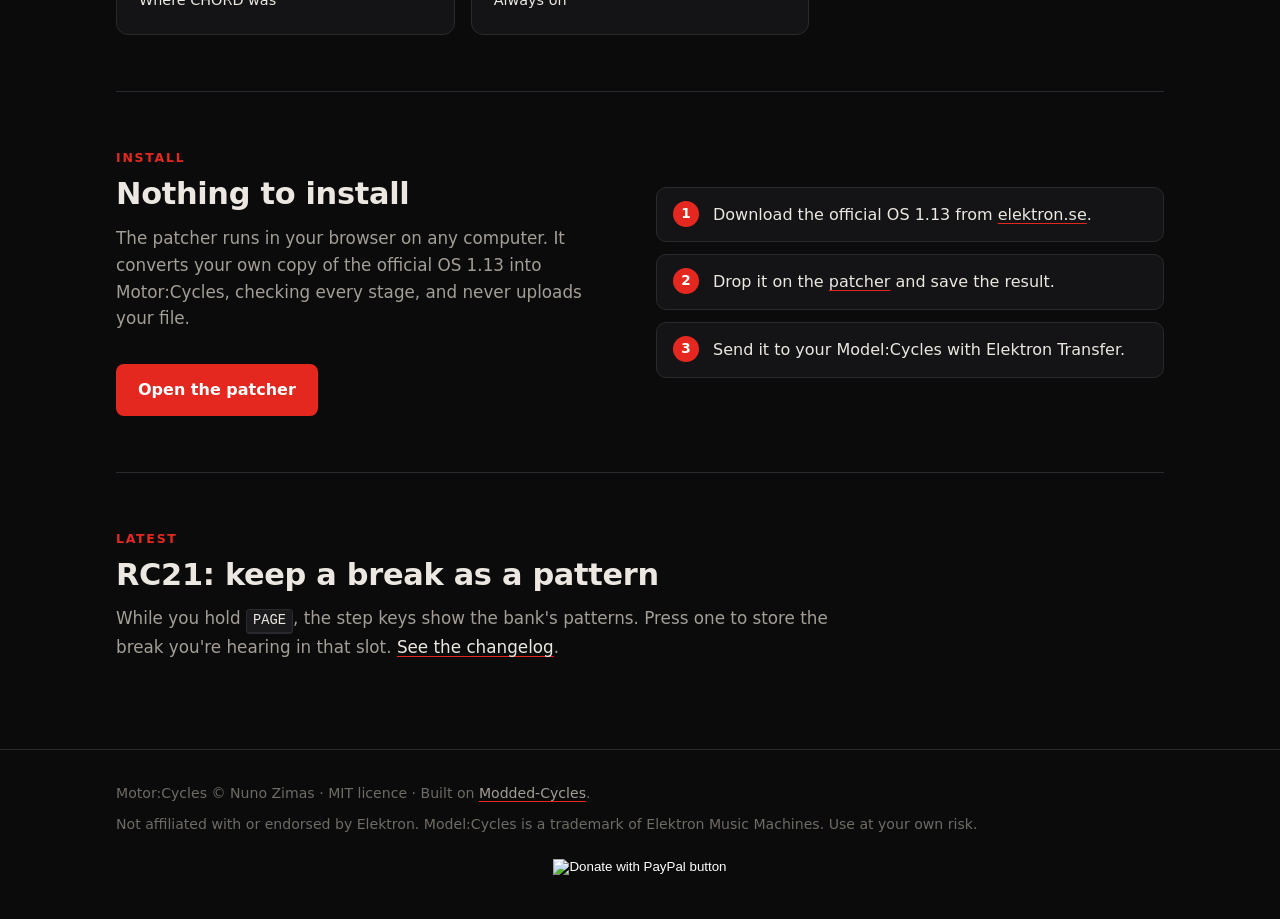
==== commit 5ed6815e: "Website: a Contact page (the address shown after a question and checks for a person; never in the pa" ====
--- a/docs/index.html
+++ b/docs/index.html
@@ -17,6 +17,7 @@
       <a href="install.html">Install</a>
       <a href="manual.html">Manual</a>
       <a href="changelog.html">Changelog</a>
+      <a href="contact.html">Contact</a>
       <a href="https://github.com/nzimas/motorcycles">GitHub</a>
     </nav>
   </div>
--- a/docs/site.css
+++ b/docs/site.css
@@ -149,3 +149,11 @@
 .site-footer .donate { display: flex; justify-content: center; margin: 16px 0 0; }
 .site-footer .donate input[type="image"] { display: block; }
 @media (max-width: 640px) { td:first-child { white-space: normal; } th, td { padding: 8px; } }
+
+.contact { border: 1px solid var(--line); background: var(--panel); border-radius: 10px; padding: 24px; margin: 20px 0 10px; max-width: 720px; }
+.contact label { display: block; font-size: 1.15rem; }
+.contact-row { display: flex; gap: 14px; flex-wrap: wrap; align-items: center; margin-top: 14px; }
+.contact input { font: inherit; font-size: 1.3rem; width: 7em; padding: 10px 12px; border-radius: 8px; border: 1px solid var(--bone); background: var(--carbon); color: var(--bone); }
+.contact p { margin: 12px 0 0; }
+.hp { position: absolute; left: -10000px; top: auto; width: 1px; height: 1px; overflow: hidden; }
+[hidden] { display: none !important; }
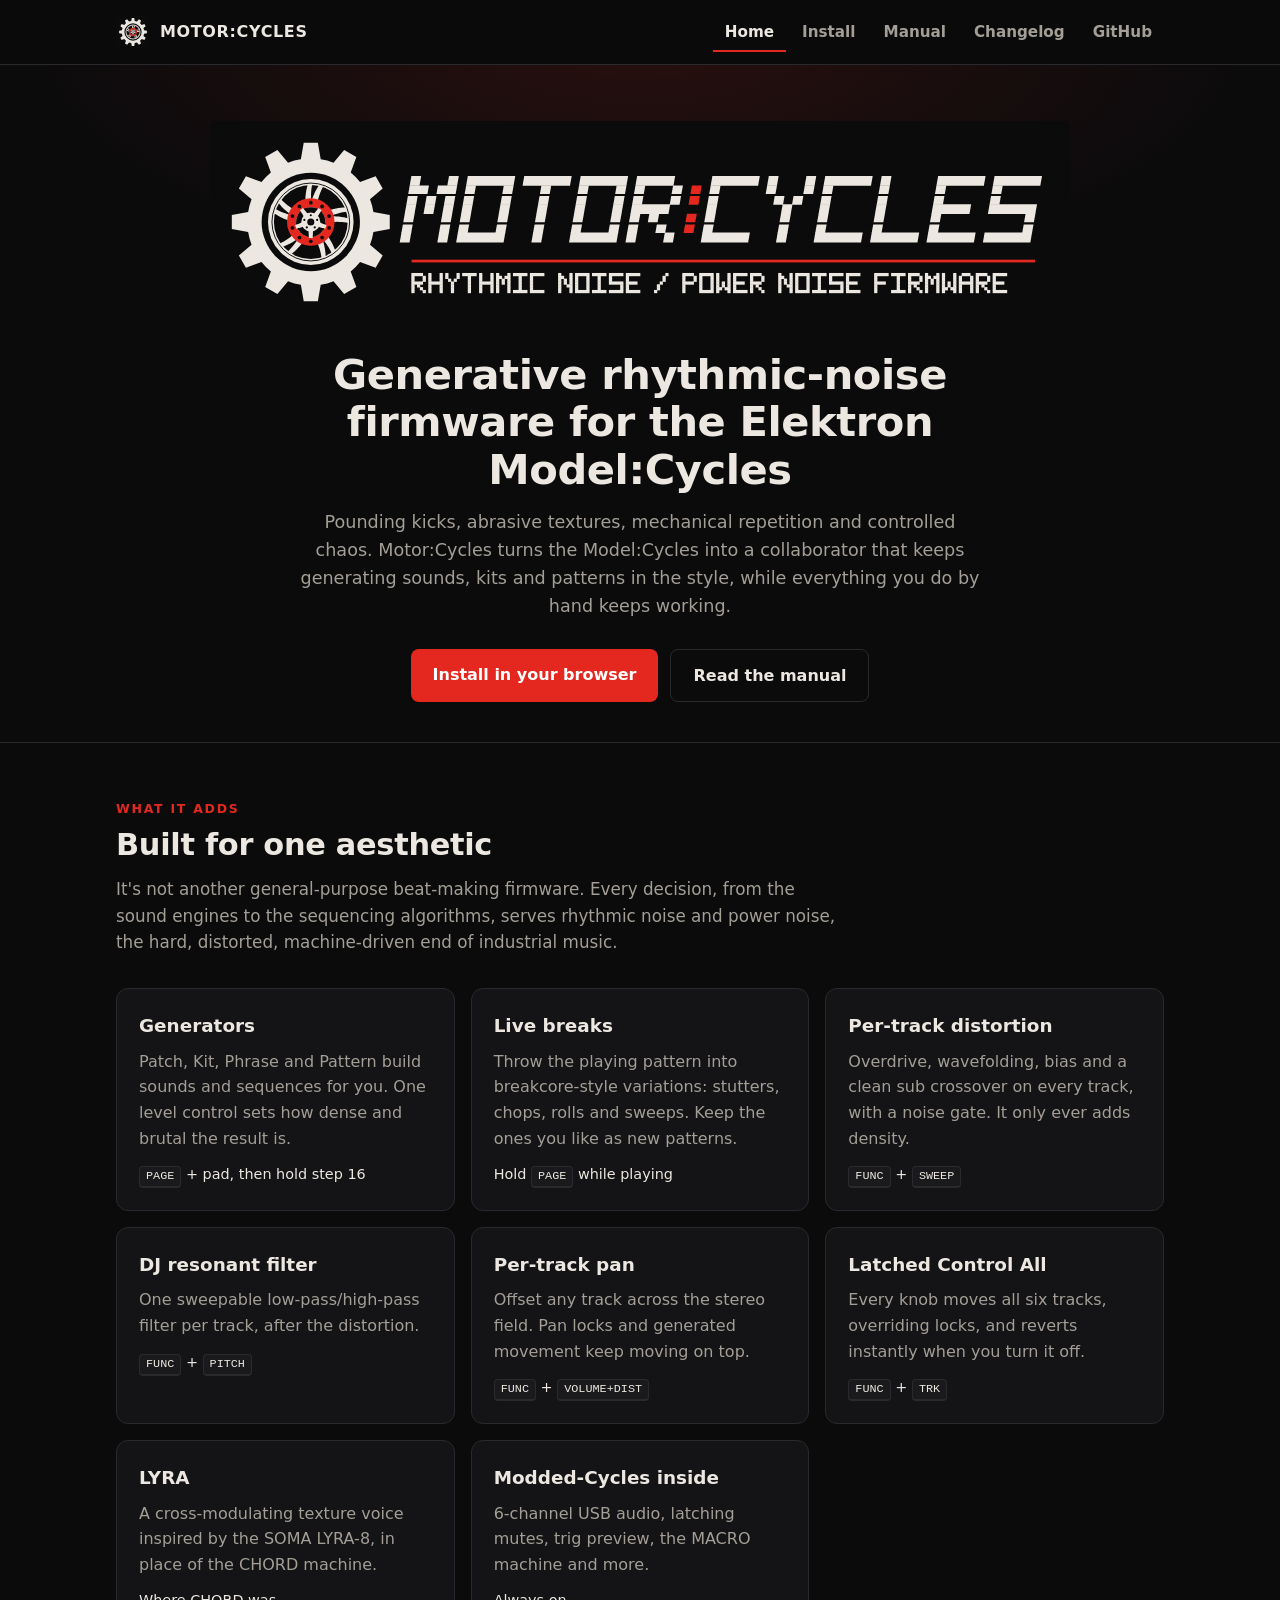
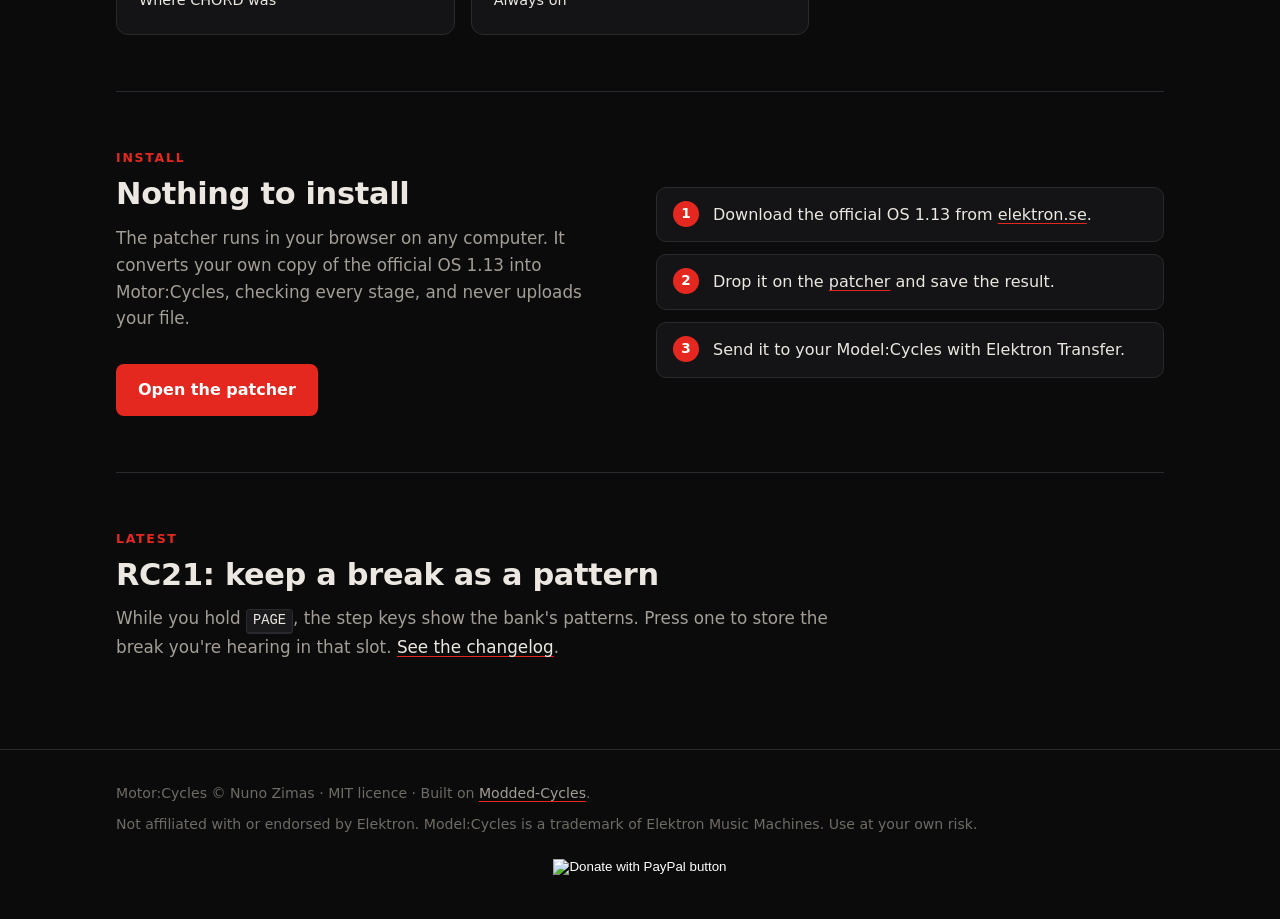
==== commit 29e337d3: "Revert "Website: a Contact page (the address shown after a question and checks for a person; never i" ====
--- a/docs/index.html
+++ b/docs/index.html
@@ -17,7 +17,6 @@
       <a href="install.html">Install</a>
       <a href="manual.html">Manual</a>
       <a href="changelog.html">Changelog</a>
-      <a href="contact.html">Contact</a>
       <a href="https://github.com/nzimas/motorcycles">GitHub</a>
     </nav>
   </div>
--- a/docs/site.css
+++ b/docs/site.css
@@ -149,11 +149,3 @@
 .site-footer .donate { display: flex; justify-content: center; margin: 16px 0 0; }
 .site-footer .donate input[type="image"] { display: block; }
 @media (max-width: 640px) { td:first-child { white-space: normal; } th, td { padding: 8px; } }
-
-.contact { border: 1px solid var(--line); background: var(--panel); border-radius: 10px; padding: 24px; margin: 20px 0 10px; max-width: 720px; }
-.contact label { display: block; font-size: 1.15rem; }
-.contact-row { display: flex; gap: 14px; flex-wrap: wrap; align-items: center; margin-top: 14px; }
-.contact input { font: inherit; font-size: 1.3rem; width: 7em; padding: 10px 12px; border-radius: 8px; border: 1px solid var(--bone); background: var(--carbon); color: var(--bone); }
-.contact p { margin: 12px 0 0; }
-.hp { position: absolute; left: -10000px; top: auto; width: 1px; height: 1px; overflow: hidden; }
-[hidden] { display: none !important; }
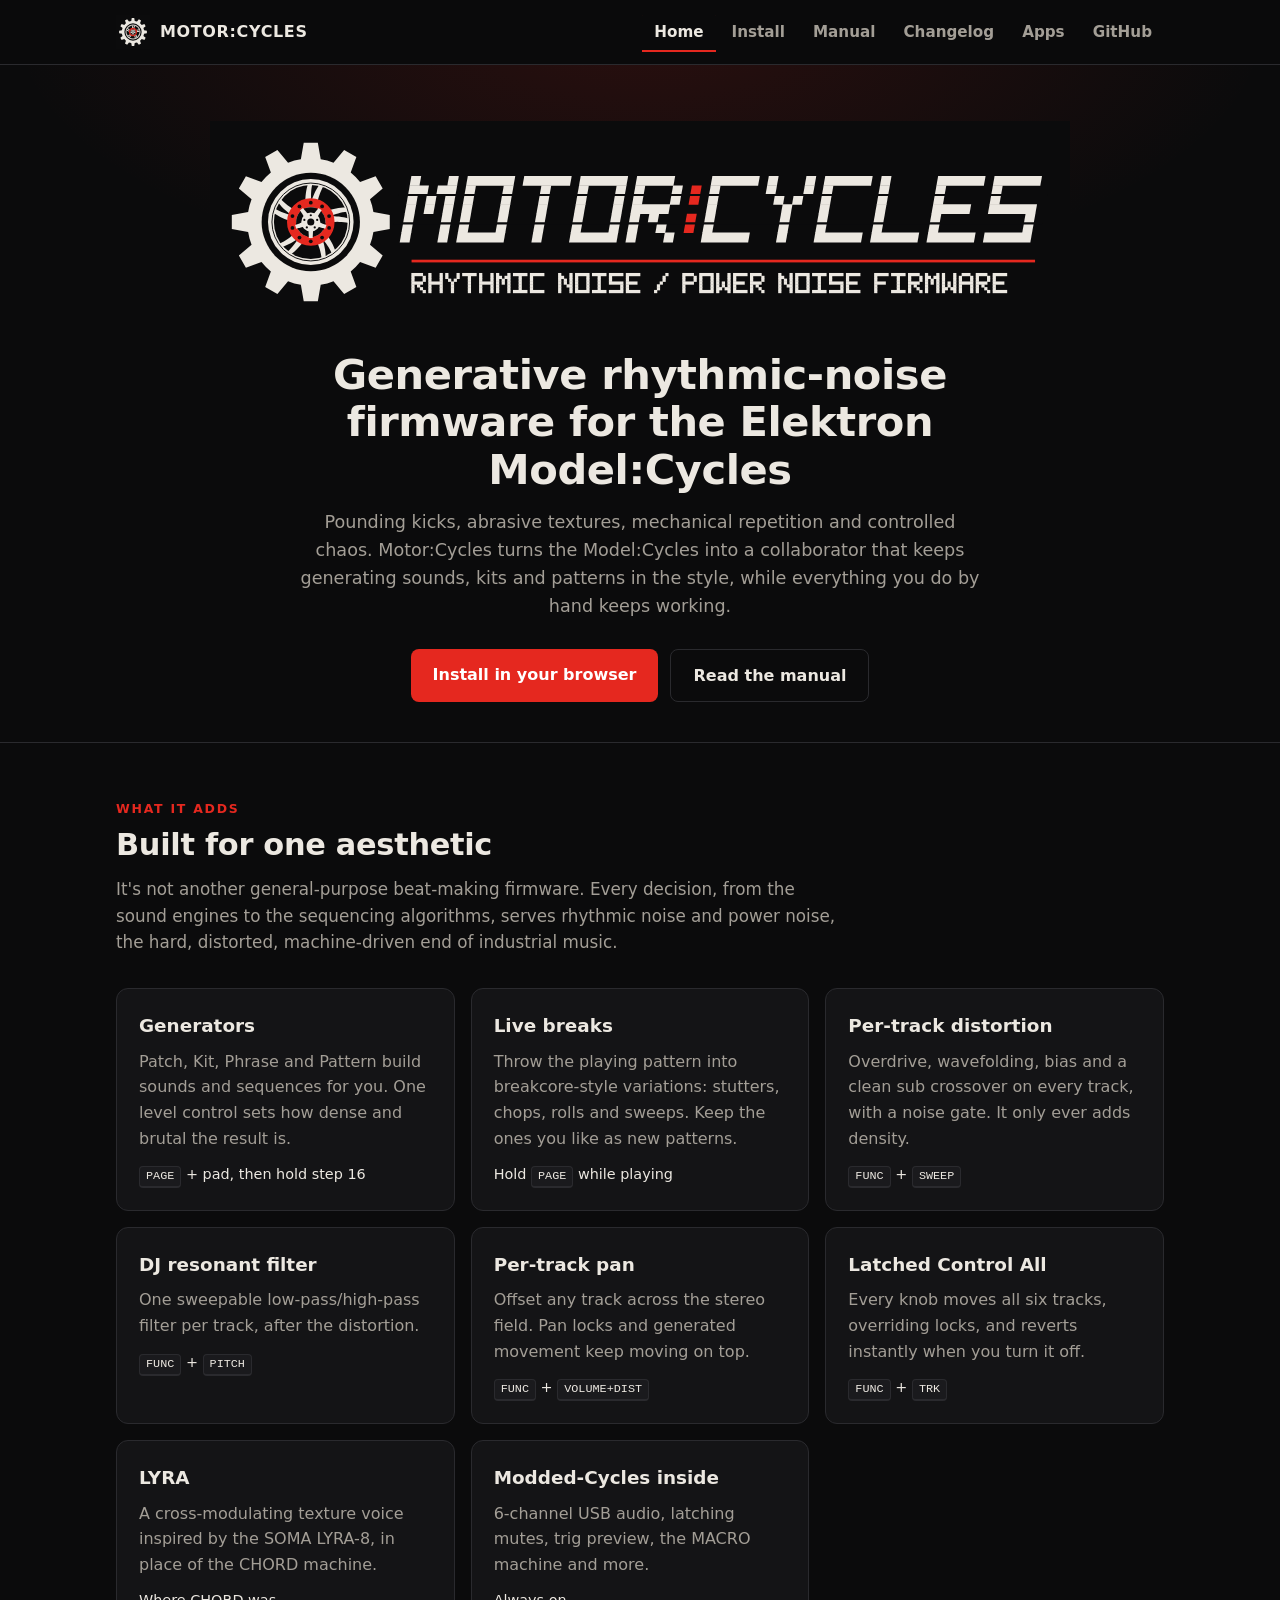
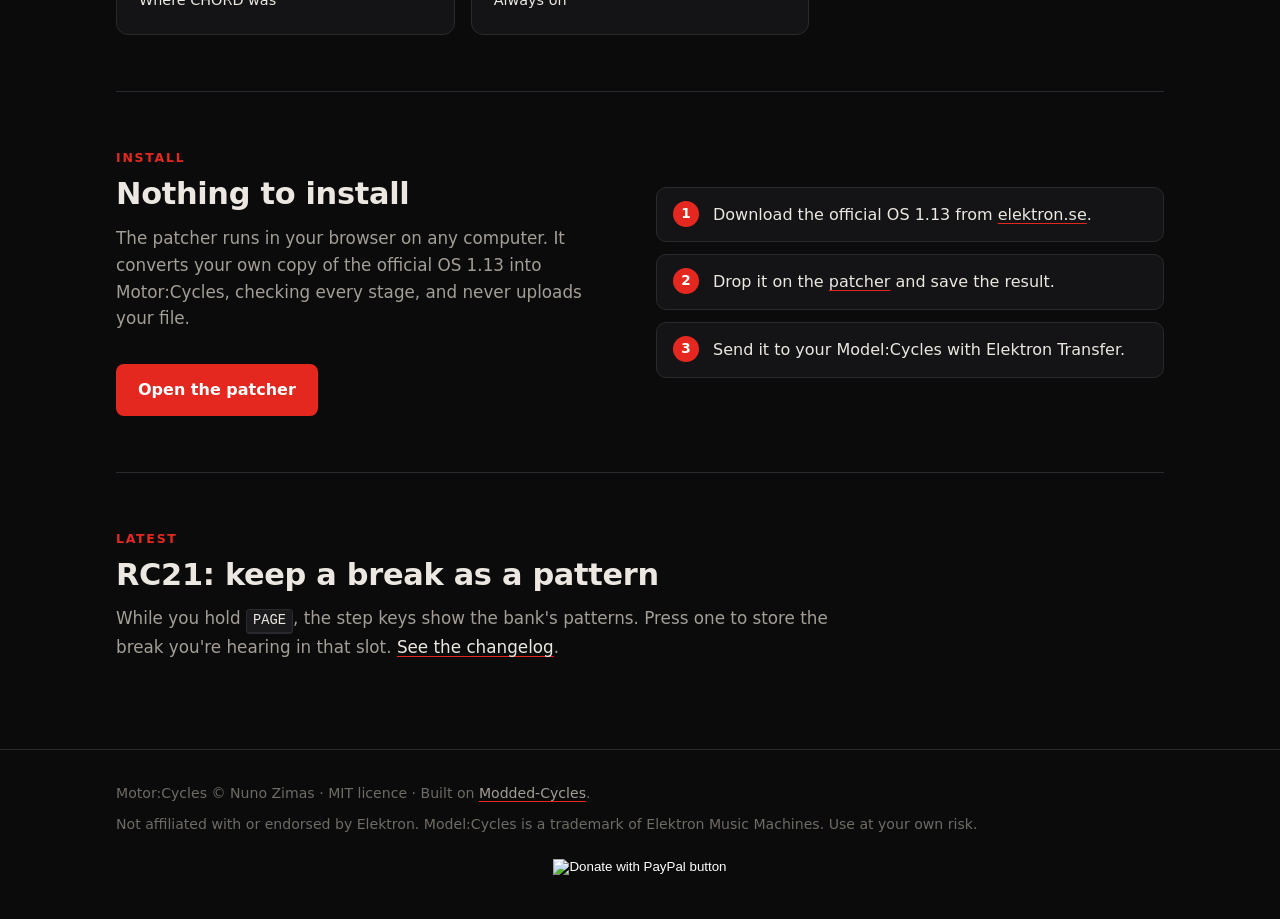
==== commit d8468f64: "Website: an Apps page (Vascular), linked after Changelog Co-Authored-By: Claude Opus 5.5 <noreply@an" ====
--- a/docs/index.html
+++ b/docs/index.html
@@ -17,6 +17,7 @@
       <a href="install.html">Install</a>
       <a href="manual.html">Manual</a>
       <a href="changelog.html">Changelog</a>
+      <a href="apps.html">Apps</a>
       <a href="https://github.com/nzimas/motorcycles">GitHub</a>
     </nav>
   </div>
--- a/docs/site.css
+++ b/docs/site.css
@@ -142,6 +142,33 @@
 .release ul { margin: 10px 0 0; padding-left: 1.2em; }
 .release p { margin: 8px 0 0; }
 
+/* Apps */
+.apps { display: grid; grid-template-columns: minmax(0, 1fr); gap: 24px; margin-top: 32px; }
+.app { min-width: 0; background: var(--panel); border: 1px solid var(--line); border-top: 3px solid var(--red);
+  border-radius: 12px; padding: 24px 28px 26px; }
+.app-head { display: flex; align-items: center; gap: 18px; }
+.app-icon { width: 72px; height: 72px; border-radius: 16px; flex: none; }
+.prose .app h2 { margin: 0 0 4px; padding: 0; border: 0; font-size: 1.6rem; }
+.app h3 { margin: 26px 0 8px; }
+.app-device { color: var(--red); font-size: .82rem; font-weight: 800; letter-spacing: .08em; text-transform: uppercase; }
+.app > p { margin: 16px 0 0; color: var(--muted); }
+.app-art { display: block; width: 100%; height: auto; margin: 20px 0 0; border-radius: 8px; }
+.app-stores { display: flex; flex-wrap: wrap; align-items: center; gap: 12px; margin: 20px 0 0; }
+.app-stores a { display: block; line-height: 0; border-radius: 8px; }
+.app-stores img { height: 44px; width: auto; }
+.app-shots { display: grid; grid-template-columns: repeat(2, minmax(0, 1fr)); gap: 10px; margin: 24px 0 0; }
+.app-shots a { display: block; min-width: 0; line-height: 0; border: 1px solid var(--line); border-radius: 6px; overflow: hidden; }
+.app-shots img { width: 100%; height: auto; }
+.app-shots a:hover, .app-shots a:focus-visible { border-color: var(--red); }
+.app-features { margin: 0; }
+.app-links { margin-top: 24px; }
+@media (max-width: 640px) {
+  .app { padding: 20px 18px 22px; }
+  .prose .app h2 { font-size: 1.3rem; }
+  .app-icon { width: 56px; height: 56px; border-radius: 13px; }
+  .app-shots { grid-template-columns: minmax(0, 1fr); }
+}
+
 /* Footer */
 .site-footer { border-top: 1px solid var(--line); color: var(--dim); font-size: .88rem; padding: 32px 0 48px; }
 .site-footer .wrap { display: grid; gap: 8px; }
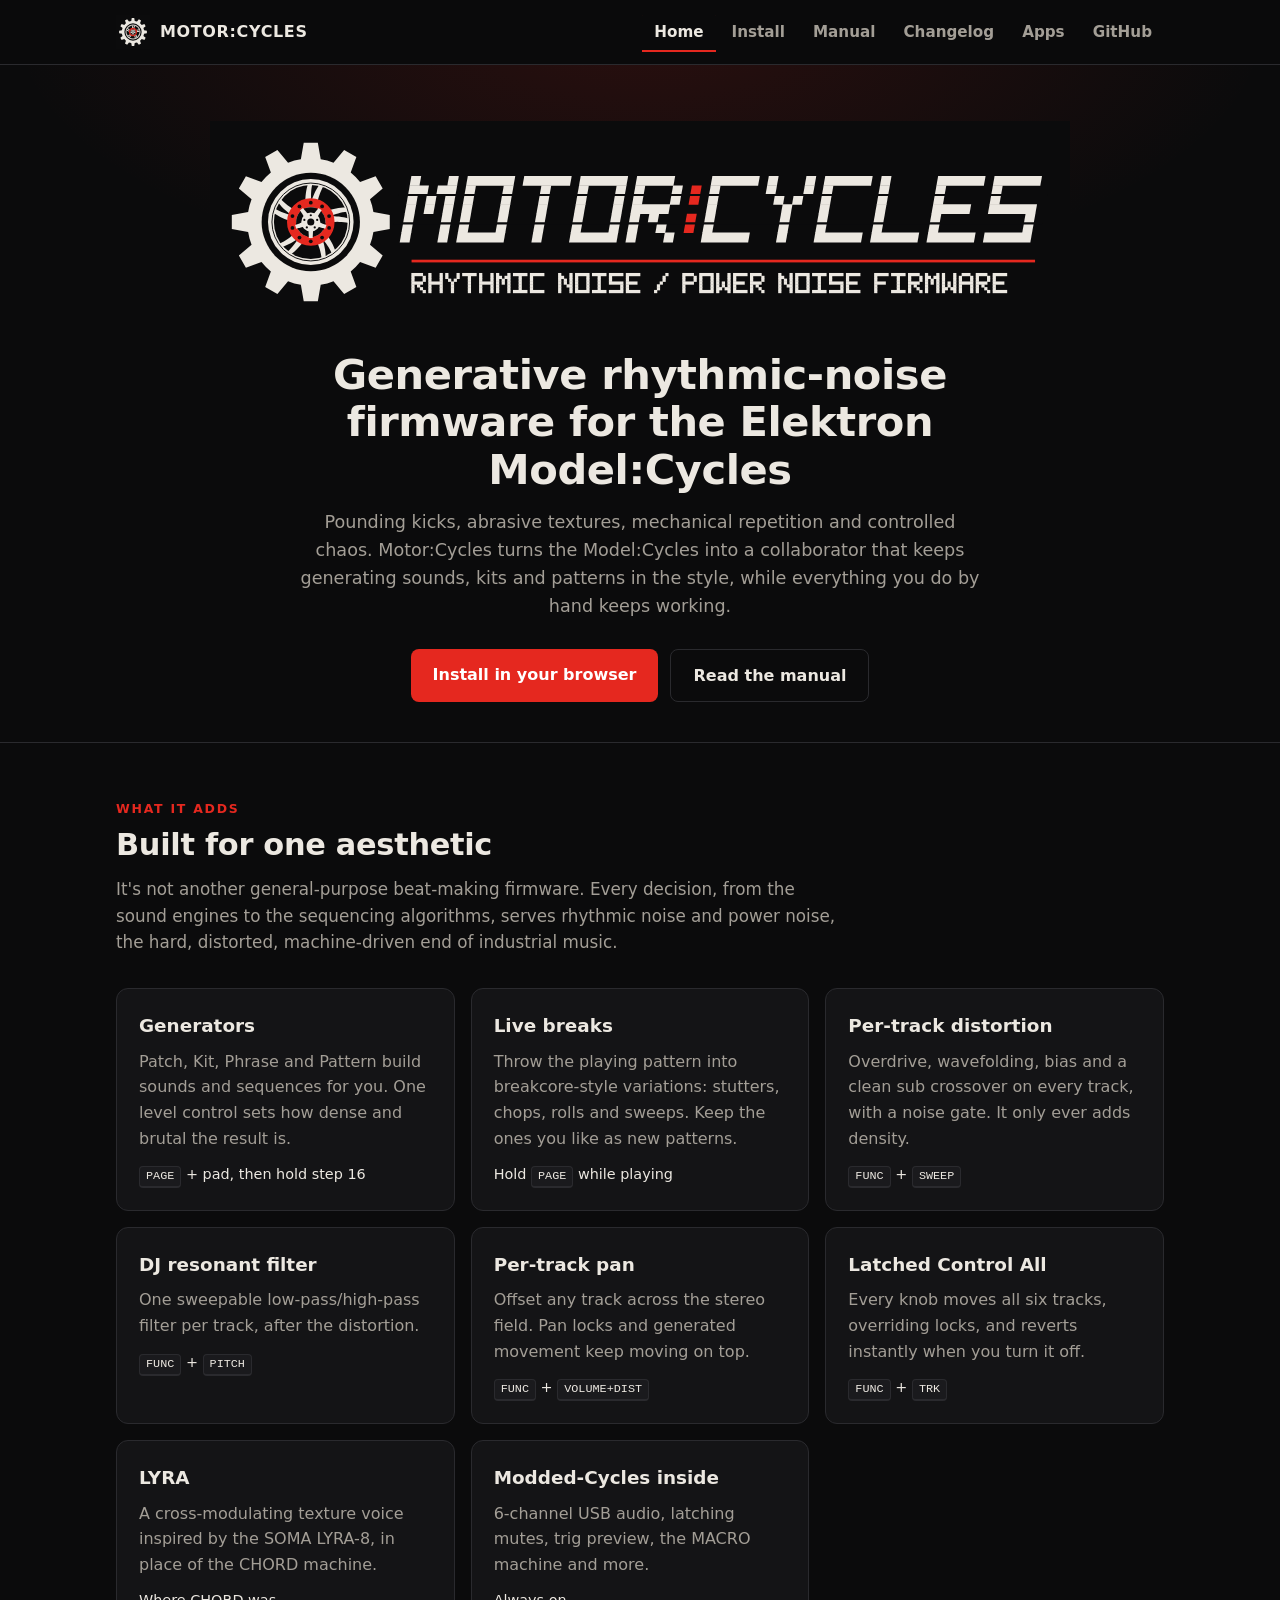
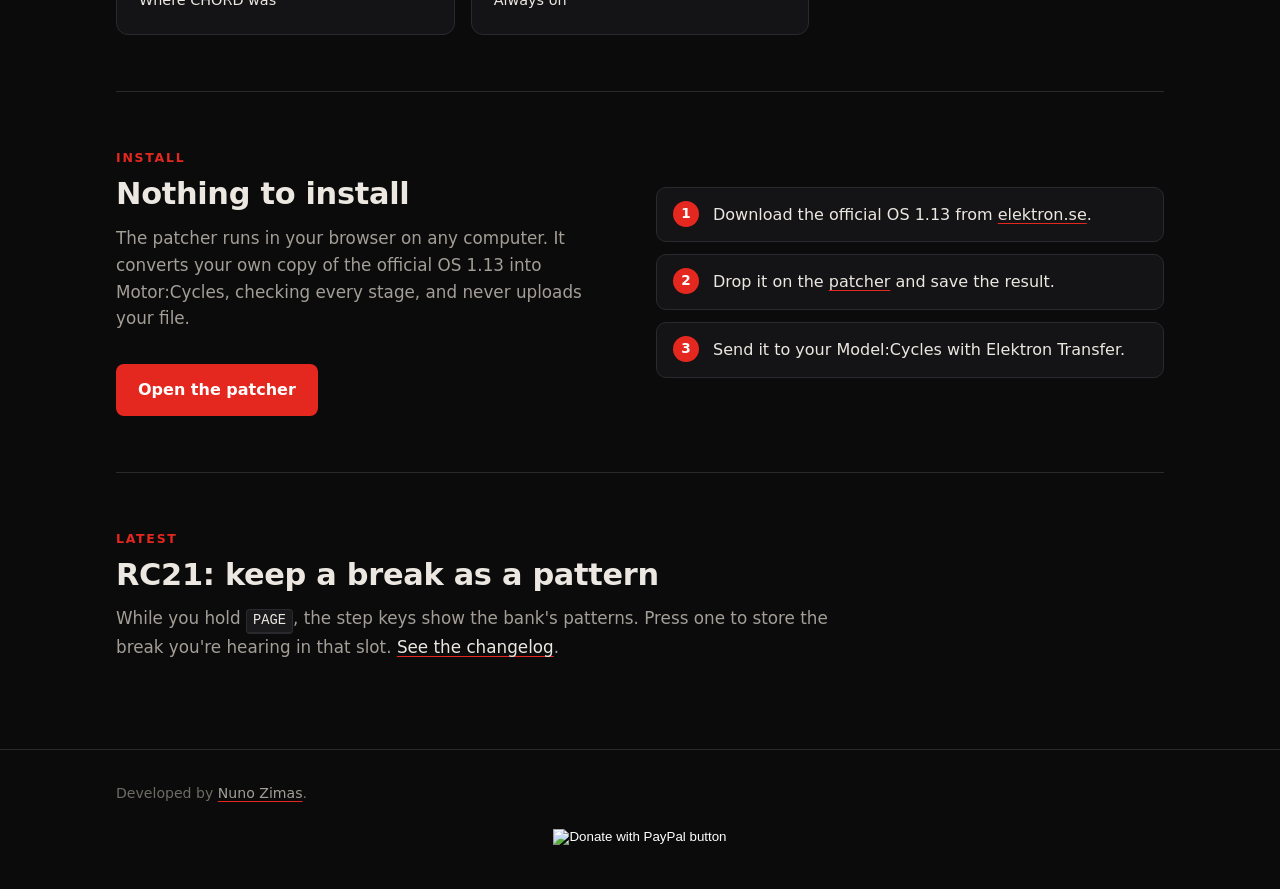
==== commit 82a37407: "Website: footer reads "Developed by Nuno Zimas", linked to nunozimas.com The footer no longer names " ====
--- a/docs/index.html
+++ b/docs/index.html
@@ -102,9 +102,7 @@
 
 <footer class="site-footer">
   <div class="wrap">
-    <div>Motor:Cycles © Nuno Zimas · MIT licence · Built on
-      <a href="https://github.com/18nelli18/Modded-Cycles" rel="noopener">Modded-Cycles</a>.</div>
-    <div>Not affiliated with or endorsed by Elektron. Model:Cycles is a trademark of Elektron Music Machines. Use at your own risk.</div>
+    <div>Developed by <a href="https://nunozimas.com">Nuno Zimas</a>.</div>
     <form class="donate" action="https://www.paypal.com/cgi-bin/webscr" method="post" target="_top">
     <input type="hidden" name="cmd" value="_xclick">
     <input type="hidden" name="business" value="nzimas.lv@gmail.com">
